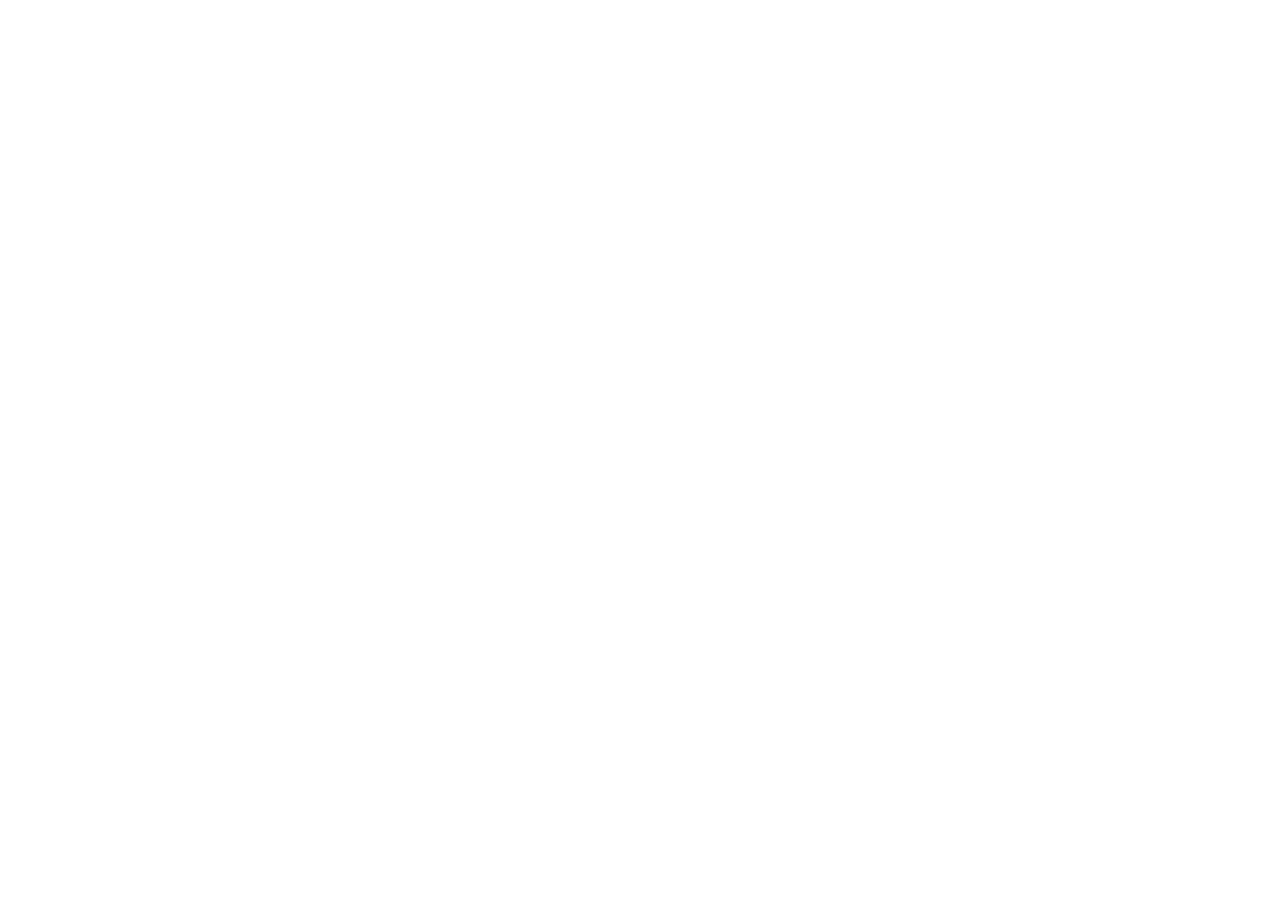
==== index.html @ d631d047 "初始化上传" ====
<!DOCTYPE html>
<html lang="en">
<head>
    <meta charset="UTF-8">
    <meta name="viewport" content="width=device-width, initial-scale=1.0">
    <title>Document</title>
</head>
<body>
    
</body>
</html>
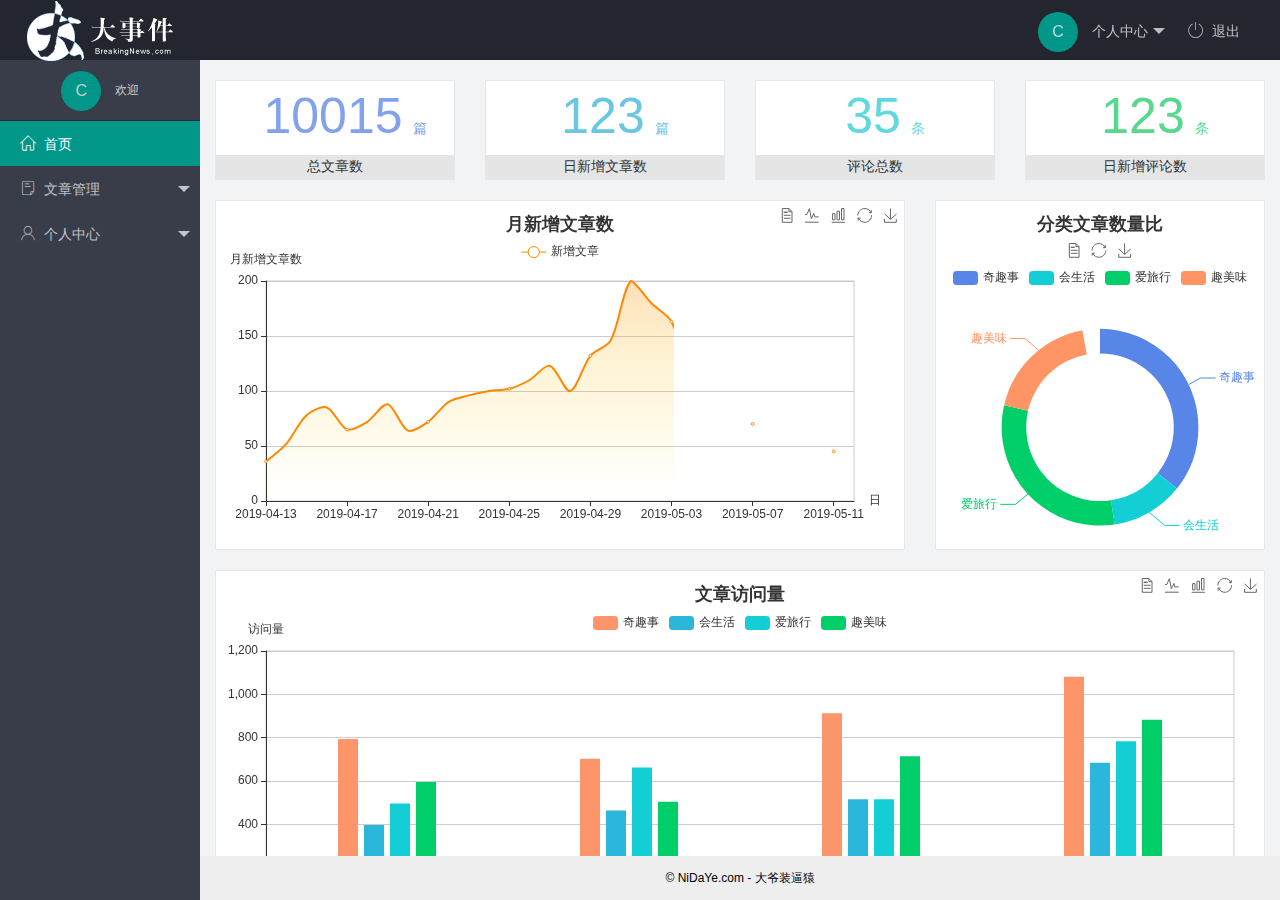
==== commit 37035f46: "提交index分支" ====
--- a/index.html
+++ b/index.html
@@ -1,11 +1,88 @@
 <!DOCTYPE html>
-<html lang="en">
+<html>
+
 <head>
-    <meta charset="UTF-8">
-    <meta name="viewport" content="width=device-width, initial-scale=1.0">
-    <title>Document</title>
+    <meta charset="utf-8">
+    <meta name="viewport" content="width=device-width, initial-scale=1, maximum-scale=1">
+    <title>大事件后台</title>
+    <link rel="stylesheet" href="/assets/lib/layui/css/layui.css">
+    <link rel="stylesheet" href="/assets/fonts/iconfont.css">
+    <link rel="stylesheet" href="/assets/css/index.css">
+    <script src="/assets/lib/jquery.js"></script>
 </head>
-<body>
-    
+
+<body class="layui-layout-body">
+    <div class="layui-layout layui-layout-admin">
+        <div class="layui-header">
+            <div class="layui-logo">
+                <img src="/assets/images/logo.png" alt="">
+            </div>
+            <!-- 头部区域（可配合layui已有的水平导航） -->
+            
+            <ul class="layui-nav layui-layout-right">
+                <li class="layui-nav-item">
+                    <a href="javascript:;">
+                        <img src="http://t.cn/RCzsdCq" class="layui-nav-img">
+                        <span class="text-avatar">C</span>
+                        个人中心
+                    </a>
+                    <dl class="layui-nav-child">
+                        <dd><a href="">基本资料</a></dd>
+                        <dd><a href="">更换头像</a></dd>
+                        <dd><a href="">重置密码</a></dd>
+                    </dl>
+                </li>
+                <li class="layui-nav-item"><a href="javascript:;" id="btnLogout"><span class="iconfont icon-tuichu"></span>退出</a></li>
+            </ul>
+        </div>
+
+        <div class="layui-side layui-bg-black">
+            <div class="layui-side-scroll">
+                <div class="userinfo">
+                    <a href="javascript:;">
+                        <img src="http://t.cn/RCzsdCq" class="layui-nav-img">
+                        <span class="text-avatar">C</span>
+                        <span id="welcome">欢迎</span>
+                    </a>
+                </div>
+                <!-- 左侧导航区域（可配合layui已有的垂直导航） -->
+                <ul class="layui-nav layui-nav-tree" lay-shrink="all">
+                    <li class="layui-nav-item layui-this"><a href="/home/dashboard.html" target="fm"><span class="iconfont icon-home"></span>首页</a></li>
+                    <li class="layui-nav-item">
+                        <a class="" href="javascript:;"><span class="iconfont icon-16"></span>文章管理</a>
+                        <dl class="layui-nav-child">
+                            <dd><a href="javascript:;"><i class="layui-icon layui-icon-app"></i></span>文章类别</a></dd>
+                            <dd><a href="javascript:;"><i class="layui-icon layui-icon-app"></i></span>文章列表</a></dd>
+                            <dd><a href="javascript:;"><i class="layui-icon layui-icon-app"></i></span>发布文章</a></dd>
+                        </dl>
+                    </li>
+                    <li class="layui-nav-item">
+                        <a href="javascript:;"><span class="iconfont icon-user"></span>个人中心</a>
+                        <dl class="layui-nav-child">
+                            <dd><a href="javascript:;"><i class="layui-icon layui-icon-app"></i></span>基本资料</a></dd>
+                            <dd><a href="javascript:;"><i class="layui-icon layui-icon-app"></i></span>更换头像</a></dd>
+                            <dd><a href="javascript:;"><i class="layui-icon layui-icon-app"></i></span>重置密码</a></dd>
+                        </dl>
+                    </li>
+                </ul>
+            </div>
+        </div>
+
+        <div class="layui-body">
+            <!-- 内容主体区域 -->
+            <iframe src="/home/dashboard.html" name="fm" frameborder="0"></iframe>
+        </div>
+
+        <div class="layui-footer">
+            <!-- 底部固定区域 -->
+            © NiDaYe.com - 大爷装逼猿
+        </div>
+    </div>
+
+
+    <script src="/assets/lib/layui/layui.all.js"></script>
+    <script src="/assets/js/baseAPI.js"></script>
+    <script src="/assets/js/index.js"></script>
 </body>
+
 </html>--- a/assets/lib/layui/css/layui.css
+++ b/assets/lib/layui/css/layui.css
@@ -0,0 +1,2 @@
+/** layui-v2.5.5 MIT License By https://www.layui.com */
+ .layui-inline,img{display:inline-block;vertical-align:middle}h1,h2,h3,h4,h5,h6{font-weight:400}.layui-edge,.layui-header,.layui-inline,.layui-main{position:relative}.layui-body,.layui-edge,.layui-elip{overflow:hidden}.layui-btn,.layui-edge,.layui-inline,img{vertical-align:middle}.layui-btn,.layui-disabled,.layui-icon,.layui-unselect{-moz-user-select:none;-webkit-user-select:none;-ms-user-select:none}.layui-elip,.layui-form-checkbox span,.layui-form-pane .layui-form-label{text-overflow:ellipsis;white-space:nowrap}.layui-breadcrumb,.layui-tree-btnGroup{visibility:hidden}blockquote,body,button,dd,div,dl,dt,form,h1,h2,h3,h4,h5,h6,input,li,ol,p,pre,td,textarea,th,ul{margin:0;padding:0;-webkit-tap-highlight-color:rgba(0,0,0,0)}a:active,a:hover{outline:0}img{border:none}li{list-style:none}table{border-collapse:collapse;border-spacing:0}h4,h5,h6{font-size:100%}button,input,optgroup,option,select,textarea{font-family:inherit;font-size:inherit;font-style:inherit;font-weight:inherit;outline:0}pre{white-space:pre-wrap;white-space:-moz-pre-wrap;white-space:-pre-wrap;white-space:-o-pre-wrap;word-wrap:break-word}body{line-height:24px;font:14px Helvetica Neue,Helvetica,PingFang SC,Tahoma,Arial,sans-serif}hr{height:1px;margin:10px 0;border:0;clear:both}a{color:#333;text-decoration:none}a:hover{color:#777}a cite{font-style:normal;*cursor:pointer}.layui-border-box,.layui-border-box *{box-sizing:border-box}.layui-box,.layui-box *{box-sizing:content-box}.layui-clear{clear:both;*zoom:1}.layui-clear:after{content:'\20';clear:both;*zoom:1;display:block;height:0}.layui-inline{*display:inline;*zoom:1}.layui-edge{display:inline-block;width:0;height:0;border-width:6px;border-style:dashed;border-color:transparent}.layui-edge-top{top:-4px;border-bottom-color:#999;border-bottom-style:solid}.layui-edge-right{border-left-color:#999;border-left-style:solid}.layui-edge-bottom{top:2px;border-top-color:#999;border-top-style:solid}.layui-edge-left{border-right-color:#999;border-right-style:solid}.layui-disabled,.layui-disabled:hover{color:#d2d2d2!important;cursor:not-allowed!important}.layui-circle{border-radius:100%}.layui-show{display:block!important}.layui-hide{display:none!important}@font-face{font-family:layui-icon;src:url(../font/iconfont.eot?v=250);src:url(../font/iconfont.eot?v=250#iefix) format('embedded-opentype'),url(../font/iconfont.woff2?v=250) format('woff2'),url(../font/iconfont.woff?v=250) format('woff'),url(../font/iconfont.ttf?v=250) format('truetype'),url(../font/iconfont.svg?v=250#layui-icon) format('svg')}.layui-icon{font-family:layui-icon!important;font-size:16px;font-style:normal;-webkit-font-smoothing:antialiased;-moz-osx-font-smoothing:grayscale}.layui-icon-reply-fill:before{content:"\e611"}.layui-icon-set-fill:before{content:"\e614"}.layui-icon-menu-fill:before{content:"\e60f"}.layui-icon-search:before{content:"\e615"}.layui-icon-share:before{content:"\e641"}.layui-icon-set-sm:before{content:"\e620"}.layui-icon-engine:before{content:"\e628"}.layui-icon-close:before{content:"\1006"}.layui-icon-close-fill:before{content:"\1007"}.layui-icon-chart-screen:before{content:"\e629"}.layui-icon-star:before{content:"\e600"}.layui-icon-circle-dot:before{content:"\e617"}.layui-icon-chat:before{content:"\e606"}.layui-icon-release:before{content:"\e609"}.layui-icon-list:before{content:"\e60a"}.layui-icon-chart:before{content:"\e62c"}.layui-icon-ok-circle:before{content:"\1005"}.layui-icon-layim-theme:before{content:"\e61b"}.layui-icon-table:before{content:"\e62d"}.layui-icon-right:before{content:"\e602"}.layui-icon-left:before{content:"\e603"}.layui-icon-cart-simple:before{content:"\e698"}.layui-icon-face-cry:before{content:"\e69c"}.layui-icon-face-smile:before{content:"\e6af"}.layui-icon-survey:before{content:"\e6b2"}.layui-icon-tree:before{content:"\e62e"}.layui-icon-upload-circle:before{content:"\e62f"}.layui-icon-add-circle:before{content:"\e61f"}.layui-icon-download-circle:before{content:"\e601"}.layui-icon-templeate-1:before{content:"\e630"}.layui-icon-util:before{content:"\e631"}.layui-icon-face-surprised:before{content:"\e664"}.layui-icon-edit:before{content:"\e642"}.layui-icon-speaker:before{content:"\e645"}.layui-icon-down:before{content:"\e61a"}.layui-icon-file:before{content:"\e621"}.layui-icon-layouts:before{content:"\e632"}.layui-icon-rate-half:before{content:"\e6c9"}.layui-icon-add-circle-fine:before{content:"\e608"}.layui-icon-prev-circle:before{content:"\e633"}.layui-icon-read:before{content:"\e705"}.layui-icon-404:before{content:"\e61c"}.layui-icon-carousel:before{content:"\e634"}.layui-icon-help:before{content:"\e607"}.layui-icon-code-circle:before{content:"\e635"}.layui-icon-water:before{content:"\e636"}.layui-icon-username:before{content:"\e66f"}.layui-icon-find-fill:before{content:"\e670"}.layui-icon-about:before{content:"\e60b"}.layui-icon-location:before{content:"\e715"}.layui-icon-up:before{content:"\e619"}.layui-icon-pause:before{content:"\e651"}.layui-icon-date:before{content:"\e637"}.layui-icon-layim-uploadfile:before{content:"\e61d"}.layui-icon-delete:before{content:"\e640"}.layui-icon-play:before{content:"\e652"}.layui-icon-top:before{content:"\e604"}.layui-icon-friends:before{content:"\e612"}.layui-icon-refresh-3:before{content:"\e9aa"}.layui-icon-ok:before{content:"\e605"}.layui-icon-layer:before{content:"\e638"}.layui-icon-face-smile-fine:before{content:"\e60c"}.layui-icon-dollar:before{content:"\e659"}.layui-icon-group:before{content:"\e613"}.layui-icon-layim-download:before{content:"\e61e"}.layui-icon-picture-fine:before{content:"\e60d"}.layui-icon-link:before{content:"\e64c"}.layui-icon-diamond:before{content:"\e735"}.layui-icon-log:before{content:"\e60e"}.layui-icon-rate-solid:before{content:"\e67a"}.layui-icon-fonts-del:before{content:"\e64f"}.layui-icon-unlink:before{content:"\e64d"}.layui-icon-fonts-clear:before{content:"\e639"}.layui-icon-triangle-r:before{content:"\e623"}.layui-icon-circle:before{content:"\e63f"}.layui-icon-radio:before{content:"\e643"}.layui-icon-align-center:before{content:"\e647"}.layui-icon-align-right:before{content:"\e648"}.layui-icon-align-left:before{content:"\e649"}.layui-icon-loading-1:before{content:"\e63e"}.layui-icon-return:before{content:"\e65c"}.layui-icon-fonts-strong:before{content:"\e62b"}.layui-icon-upload:before{content:"\e67c"}.layui-icon-dialogue:before{content:"\e63a"}.layui-icon-video:before{content:"\e6ed"}.layui-icon-headset:before{content:"\e6fc"}.layui-icon-cellphone-fine:before{content:"\e63b"}.layui-icon-add-1:before{content:"\e654"}.layui-icon-face-smile-b:before{content:"\e650"}.layui-icon-fonts-html:before{content:"\e64b"}.layui-icon-form:before{content:"\e63c"}.layui-icon-cart:before{content:"\e657"}.layui-icon-camera-fill:before{content:"\e65d"}.layui-icon-tabs:before{content:"\e62a"}.layui-icon-fonts-code:before{content:"\e64e"}.layui-icon-fire:before{content:"\e756"}.layui-icon-set:before{content:"\e716"}.layui-icon-fonts-u:before{content:"\e646"}.layui-icon-triangle-d:before{content:"\e625"}.layui-icon-tips:before{content:"\e702"}.layui-icon-picture:before{content:"\e64a"}.layui-icon-more-vertical:before{content:"\e671"}.layui-icon-flag:before{content:"\e66c"}.layui-icon-loading:before{content:"\e63d"}.layui-icon-fonts-i:before{content:"\e644"}.layui-icon-refresh-1:before{content:"\e666"}.layui-icon-rmb:before{content:"\e65e"}.layui-icon-home:before{content:"\e68e"}.layui-icon-user:before{content:"\e770"}.layui-icon-notice:before{content:"\e667"}.layui-icon-login-weibo:before{content:"\e675"}.layui-icon-voice:before{content:"\e688"}.layui-icon-upload-drag:before{content:"\e681"}.layui-icon-login-qq:before{content:"\e676"}.layui-icon-snowflake:before{content:"\e6b1"}.layui-icon-file-b:before{content:"\e655"}.layui-icon-template:before{content:"\e663"}.layui-icon-auz:before{content:"\e672"}.layui-icon-console:before{content:"\e665"}.layui-icon-app:before{content:"\e653"}.layui-icon-prev:before{content:"\e65a"}.layui-icon-website:before{content:"\e7ae"}.layui-icon-next:before{content:"\e65b"}.layui-icon-component:before{content:"\e857"}.layui-icon-more:before{content:"\e65f"}.layui-icon-login-wechat:before{content:"\e677"}.layui-icon-shrink-right:before{content:"\e668"}.layui-icon-spread-left:before{content:"\e66b"}.layui-icon-camera:before{content:"\e660"}.layui-icon-note:before{content:"\e66e"}.layui-icon-refresh:before{content:"\e669"}.layui-icon-female:before{content:"\e661"}.layui-icon-male:before{content:"\e662"}.layui-icon-password:before{content:"\e673"}.layui-icon-senior:before{content:"\e674"}.layui-icon-theme:before{content:"\e66a"}.layui-icon-tread:before{content:"\e6c5"}.layui-icon-praise:before{content:"\e6c6"}.layui-icon-star-fill:before{content:"\e658"}.layui-icon-rate:before{content:"\e67b"}.layui-icon-template-1:before{content:"\e656"}.layui-icon-vercode:before{content:"\e679"}.layui-icon-cellphone:before{content:"\e678"}.layui-icon-screen-full:before{content:"\e622"}.layui-icon-screen-restore:before{content:"\e758"}.layui-icon-cols:before{content:"\e610"}.layui-icon-export:before{content:"\e67d"}.layui-icon-print:before{content:"\e66d"}.layui-icon-slider:before{content:"\e714"}.layui-icon-addition:before{content:"\e624"}.layui-icon-subtraction:before{content:"\e67e"}.layui-icon-service:before{content:"\e626"}.layui-icon-transfer:before{content:"\e691"}.layui-main{width:1140px;margin:0 auto}.layui-header{z-index:1000;height:60px}.layui-header a:hover{transition:all .5s;-webkit-transition:all .5s}.layui-side{position:fixed;left:0;top:0;bottom:0;z-index:999;width:200px;overflow-x:hidden}.layui-side-scroll{position:relative;width:220px;height:100%;overflow-x:hidden}.layui-body{position:absolute;left:200px;right:0;top:0;bottom:0;z-index:998;width:auto;overflow-y:auto;box-sizing:border-box}.layui-layout-body{overflow:hidden}.layui-layout-admin .layui-header{background-color:#23262E}.layui-layout-admin .layui-side{top:60px;width:200px;overflow-x:hidden}.layui-layout-admin .layui-body{position:fixed;top:60px;bottom:44px}.layui-layout-admin .layui-main{width:auto;margin:0 15px}.layui-layout-admin .layui-footer{position:fixed;left:200px;right:0;bottom:0;height:44px;line-height:44px;padding:0 15px;background-color:#eee}.layui-layout-admin .layui-logo{position:absolute;left:0;top:0;width:200px;height:100%;line-height:60px;text-align:center;color:#009688;font-size:16px}.layui-layout-admin .layui-header .layui-nav{background:0 0}.layui-layout-left{position:absolute!important;left:200px;top:0}.layui-layout-right{position:absolute!important;right:0;top:0}.layui-container{position:relative;margin:0 auto;padding:0 15px;box-sizing:border-box}.layui-fluid{position:relative;margin:0 auto;padding:0 15px}.layui-row:after,.layui-row:before{content:'';display:block;clear:both}.layui-col-lg1,.layui-col-lg10,.layui-col-lg11,.layui-col-lg12,.layui-col-lg2,.layui-col-lg3,.layui-col-lg4,.layui-col-lg5,.layui-col-lg6,.layui-col-lg7,.layui-col-lg8,.layui-col-lg9,.layui-col-md1,.layui-col-md10,.layui-col-md11,.layui-col-md12,.layui-col-md2,.layui-col-md3,.layui-col-md4,.layui-col-md5,.layui-col-md6,.layui-col-md7,.layui-col-md8,.layui-col-md9,.layui-col-sm1,.layui-col-sm10,.layui-col-sm11,.layui-col-sm12,.layui-col-sm2,.layui-col-sm3,.layui-col-sm4,.layui-col-sm5,.layui-col-sm6,.layui-col-sm7,.layui-col-sm8,.layui-col-sm9,.layui-col-xs1,.layui-col-xs10,.layui-col-xs11,.layui-col-xs12,.layui-col-xs2,.layui-col-xs3,.layui-col-xs4,.layui-col-xs5,.layui-col-xs6,.layui-col-xs7,.layui-col-xs8,.layui-col-xs9{position:relative;display:block;box-sizing:border-box}.layui-col-xs1,.layui-col-xs10,.layui-col-xs11,.layui-col-xs12,.layui-col-xs2,.layui-col-xs3,.layui-col-xs4,.layui-col-xs5,.layui-col-xs6,.layui-col-xs7,.layui-col-xs8,.layui-col-xs9{float:left}.layui-col-xs1{width:8.33333333%}.layui-col-xs2{width:16.66666667%}.layui-col-xs3{width:25%}.layui-col-xs4{width:33.33333333%}.layui-col-xs5{width:41.66666667%}.layui-col-xs6{width:50%}.layui-col-xs7{width:58.33333333%}.layui-col-xs8{width:66.66666667%}.layui-col-xs9{width:75%}.layui-col-xs10{width:83.33333333%}.layui-col-xs11{width:91.66666667%}.layui-col-xs12{width:100%}.layui-col-xs-offset1{margin-left:8.33333333%}.layui-col-xs-offset2{margin-left:16.66666667%}.layui-col-xs-offset3{margin-left:25%}.layui-col-xs-offset4{margin-left:33.33333333%}.layui-col-xs-offset5{margin-left:41.66666667%}.layui-col-xs-offset6{margin-left:50%}.layui-col-xs-offset7{margin-left:58.33333333%}.layui-col-xs-offset8{margin-left:66.66666667%}.layui-col-xs-offset9{margin-left:75%}.layui-col-xs-offset10{margin-left:83.33333333%}.layui-col-xs-offset11{margin-left:91.66666667%}.layui-col-xs-offset12{margin-left:100%}@media screen and (max-width:768px){.layui-hide-xs{display:none!important}.layui-show-xs-block{display:block!important}.layui-show-xs-inline{display:inline!important}.layui-show-xs-inline-block{display:inline-block!important}}@media screen and (min-width:768px){.layui-container{width:750px}.layui-hide-sm{display:none!important}.layui-show-sm-block{display:block!important}.layui-show-sm-inline{display:inline!important}.layui-show-sm-inline-block{display:inline-block!important}.layui-col-sm1,.layui-col-sm10,.layui-col-sm11,.layui-col-sm12,.layui-col-sm2,.layui-col-sm3,.layui-col-sm4,.layui-col-sm5,.layui-col-sm6,.layui-col-sm7,.layui-col-sm8,.layui-col-sm9{float:left}.layui-col-sm1{width:8.33333333%}.layui-col-sm2{width:16.66666667%}.layui-col-sm3{width:25%}.layui-col-sm4{width:33.33333333%}.layui-col-sm5{width:41.66666667%}.layui-col-sm6{width:50%}.layui-col-sm7{width:58.33333333%}.layui-col-sm8{width:66.66666667%}.layui-col-sm9{width:75%}.layui-col-sm10{width:83.33333333%}.layui-col-sm11{width:91.66666667%}.layui-col-sm12{width:100%}.layui-col-sm-offset1{margin-left:8.33333333%}.layui-col-sm-offset2{margin-left:16.66666667%}.layui-col-sm-offset3{margin-left:25%}.layui-col-sm-offset4{margin-left:33.33333333%}.layui-col-sm-offset5{margin-left:41.66666667%}.layui-col-sm-offset6{margin-left:50%}.layui-col-sm-offset7{margin-left:58.33333333%}.layui-col-sm-offset8{margin-left:66.66666667%}.layui-col-sm-offset9{margin-left:75%}.layui-col-sm-offset10{margin-left:83.33333333%}.layui-col-sm-offset11{margin-left:91.66666667%}.layui-col-sm-offset12{margin-left:100%}}@media screen and (min-width:992px){.layui-container{width:970px}.layui-hide-md{display:none!important}.layui-show-md-block{display:block!important}.layui-show-md-inline{display:inline!important}.layui-show-md-inline-block{display:inline-block!important}.layui-col-md1,.layui-col-md10,.layui-col-md11,.layui-col-md12,.layui-col-md2,.layui-col-md3,.layui-col-md4,.layui-col-md5,.layui-col-md6,.layui-col-md7,.layui-col-md8,.layui-col-md9{float:left}.layui-col-md1{width:8.33333333%}.layui-col-md2{width:16.66666667%}.layui-col-md3{width:25%}.layui-col-md4{width:33.33333333%}.layui-col-md5{width:41.66666667%}.layui-col-md6{width:50%}.layui-col-md7{width:58.33333333%}.layui-col-md8{width:66.66666667%}.layui-col-md9{width:75%}.layui-col-md10{width:83.33333333%}.layui-col-md11{width:91.66666667%}.layui-col-md12{width:100%}.layui-col-md-offset1{margin-left:8.33333333%}.layui-col-md-offset2{margin-left:16.66666667%}.layui-col-md-offset3{margin-left:25%}.layui-col-md-offset4{margin-left:33.33333333%}.layui-col-md-offset5{margin-left:41.66666667%}.layui-col-md-offset6{margin-left:50%}.layui-col-md-offset7{margin-left:58.33333333%}.layui-col-md-offset8{margin-left:66.66666667%}.layui-col-md-offset9{margin-left:75%}.layui-col-md-offset10{margin-left:83.33333333%}.layui-col-md-offset11{margin-left:91.66666667%}.layui-col-md-offset12{margin-left:100%}}@media screen and (min-width:1200px){.layui-container{width:1170px}.layui-hide-lg{display:none!important}.layui-show-lg-block{display:block!important}.layui-show-lg-inline{display:inline!important}.layui-show-lg-inline-block{display:inline-block!important}.layui-col-lg1,.layui-col-lg10,.layui-col-lg11,.layui-col-lg12,.layui-col-lg2,.layui-col-lg3,.layui-col-lg4,.layui-col-lg5,.layui-col-lg6,.layui-col-lg7,.layui-col-lg8,.layui-col-lg9{float:left}.layui-col-lg1{width:8.33333333%}.layui-col-lg2{width:16.66666667%}.layui-col-lg3{width:25%}.layui-col-lg4{width:33.33333333%}.layui-col-lg5{width:41.66666667%}.layui-col-lg6{width:50%}.layui-col-lg7{width:58.33333333%}.layui-col-lg8{width:66.66666667%}.layui-col-lg9{width:75%}.layui-col-lg10{width:83.33333333%}.layui-col-lg11{width:91.66666667%}.layui-col-lg12{width:100%}.layui-col-lg-offset1{margin-left:8.33333333%}.layui-col-lg-offset2{margin-left:16.66666667%}.layui-col-lg-offset3{margin-left:25%}.layui-col-lg-offset4{margin-left:33.33333333%}.layui-col-lg-offset5{margin-left:41.66666667%}.layui-col-lg-offset6{margin-left:50%}.layui-col-lg-offset7{margin-left:58.33333333%}.layui-col-lg-offset8{margin-left:66.66666667%}.layui-col-lg-offset9{margin-left:75%}.layui-col-lg-offset10{margin-left:83.33333333%}.layui-col-lg-offset11{margin-left:91.66666667%}.layui-col-lg-offset12{margin-left:100%}}.layui-col-space1{margin:-.5px}.layui-col-space1>*{padding:.5px}.layui-col-space3{margin:-1.5px}.layui-col-space3>*{padding:1.5px}.layui-col-space5{margin:-2.5px}.layui-col-space5>*{padding:2.5px}.layui-col-space8{margin:-3.5px}.layui-col-space8>*{padding:3.5px}.layui-col-space10{margin:-5px}.layui-col-space10>*{padding:5px}.layui-col-space12{margin:-6px}.layui-col-space12>*{padding:6px}.layui-col-space15{margin:-7.5px}.layui-col-space15>*{padding:7.5px}.layui-col-space18{margin:-9px}.layui-col-space18>*{padding:9px}.layui-col-space20{margin:-10px}.layui-col-space20>*{padding:10px}.layui-col-space22{margin:-11px}.layui-col-space22>*{padding:11px}.layui-col-space25{margin:-12.5px}.layui-col-space25>*{padding:12.5px}.layui-col-space30{margin:-15px}.layui-col-space30>*{padding:15px}.layui-btn,.layui-input,.layui-select,.layui-textarea,.layui-upload-button{outline:0;-webkit-appearance:none;transition:all .3s;-webkit-transition:all .3s;box-sizing:border-box}.layui-elem-quote{margin-bottom:10px;padding:15px;line-height:22px;border-left:5px solid #009688;border-radius:0 2px 2px 0;background-color:#f2f2f2}.layui-quote-nm{border-style:solid;border-width:1px 1px 1px 5px;background:0 0}.layui-elem-field{margin-bottom:10px;padding:0;border-width:1px;border-style:solid}.layui-elem-field legend{margin-left:20px;padding:0 10px;font-size:20px;font-weight:300}.layui-field-title{margin:10px 0 20px;border-width:1px 0 0}.layui-field-box{padding:10px 15px}.layui-field-title .layui-field-box{padding:10px 0}.layui-progress{position:relative;height:6px;border-radius:20px;background-color:#e2e2e2}.layui-progress-bar{position:absolute;left:0;top:0;width:0;max-width:100%;height:6px;border-radius:20px;text-align:right;background-color:#5FB878;transition:all .3s;-webkit-transition:all .3s}.layui-progress-big,.layui-progress-big .layui-progress-bar{height:18px;line-height:18px}.layui-progress-text{position:relative;top:-20px;line-height:18px;font-size:12px;color:#666}.layui-progress-big .layui-progress-text{position:static;padding:0 10px;color:#fff}.layui-collapse{border-width:1px;border-style:solid;border-radius:2px}.layui-colla-content,.layui-colla-item{border-top-width:1px;border-top-style:solid}.layui-colla-item:first-child{border-top:none}.layui-colla-title{position:relative;height:42px;line-height:42px;padding:0 15px 0 35px;color:#333;background-color:#f2f2f2;cursor:pointer;font-size:14px;overflow:hidden}.layui-colla-content{display:none;padding:10px 15px;line-height:22px;color:#666}.layui-colla-icon{position:absolute;left:15px;top:0;font-size:14px}.layui-card{margin-bottom:15px;border-radius:2px;background-color:#fff;box-shadow:0 1px 2px 0 rgba(0,0,0,.05)}.layui-card:last-child{margin-bottom:0}.layui-card-header{position:relative;height:42px;line-height:42px;padding:0 15px;border-bottom:1px solid #f6f6f6;color:#333;border-radius:2px 2px 0 0;font-size:14px}.layui-bg-black,.layui-bg-blue,.layui-bg-cyan,.layui-bg-green,.layui-bg-orange,.layui-bg-red{color:#fff!important}.layui-card-body{position:relative;padding:10px 15px;line-height:24px}.layui-card-body[pad15]{padding:15px}.layui-card-body[pad20]{padding:20px}.layui-card-body .layui-table{margin:5px 0}.layui-card .layui-tab{margin:0}.layui-panel-window{position:relative;padding:15px;border-radius:0;border-top:5px solid #E6E6E6;background-color:#fff}.layui-auxiliar-moving{position:fixed;left:0;right:0;top:0;bottom:0;width:100%;height:100%;background:0 0;z-index:9999999999}.layui-form-label,.layui-form-mid,.layui-form-select,.layui-input-block,.layui-input-inline,.layui-textarea{position:relative}.layui-bg-red{background-color:#FF5722!important}.layui-bg-orange{background-color:#FFB800!important}.layui-bg-green{background-color:#009688!important}.layui-bg-cyan{background-color:#2F4056!important}.layui-bg-blue{background-color:#1E9FFF!important}.layui-bg-black{background-color:#393D49!important}.layui-bg-gray{background-color:#eee!important;color:#666!important}.layui-badge-rim,.layui-colla-content,.layui-colla-item,.layui-collapse,.layui-elem-field,.layui-form-pane .layui-form-item[pane],.layui-form-pane .layui-form-label,.layui-input,.layui-layedit,.layui-layedit-tool,.layui-quote-nm,.layui-select,.layui-tab-bar,.layui-tab-card,.layui-tab-title,.layui-tab-title .layui-this:after,.layui-textarea{border-color:#e6e6e6}.layui-timeline-item:before,hr{background-color:#e6e6e6}.layui-text{line-height:22px;font-size:14px;color:#666}.layui-text h1,.layui-text h2,.layui-text h3{font-weight:500;color:#333}.layui-text h1{font-size:30px}.layui-text h2{font-size:24px}.layui-text h3{font-size:18px}.layui-text a:not(.layui-btn){color:#01AAED}.layui-text a:not(.layui-btn):hover{text-decoration:underline}.layui-text ul{padding:5px 0 5px 15px}.layui-text ul li{margin-top:5px;list-style-type:disc}.layui-text em,.layui-word-aux{color:#999!important;padding:0 5px!important}.layui-btn{display:inline-block;height:38px;line-height:38px;padding:0 18px;background-color:#009688;color:#fff;white-space:nowrap;text-align:center;font-size:14px;border:none;border-radius:2px;cursor:pointer}.layui-btn:hover{opacity:.8;filter:alpha(opacity=80);color:#fff}.layui-btn:active{opacity:1;filter:alpha(opacity=100)}.layui-btn+.layui-btn{margin-left:10px}.layui-btn-container{font-size:0}.layui-btn-container .layui-btn{margin-right:10px;margin-bottom:10px}.layui-btn-container .layui-btn+.layui-btn{margin-left:0}.layui-table .layui-btn-container .layui-btn{margin-bottom:9px}.layui-btn-radius{border-radius:100px}.layui-btn .layui-icon{margin-right:3px;font-size:18px;vertical-align:bottom;vertical-align:middle\9}.layui-btn-primary{border:1px solid #C9C9C9;background-color:#fff;color:#555}.layui-btn-primary:hover{border-color:#009688;color:#333}.layui-btn-normal{background-color:#1E9FFF}.layui-btn-warm{background-color:#FFB800}.layui-btn-danger{background-color:#FF5722}.layui-btn-checked{background-color:#5FB878}.layui-btn-disabled,.layui-btn-disabled:active,.layui-btn-disabled:hover{border:1px solid #e6e6e6;background-color:#FBFBFB;color:#C9C9C9;cursor:not-allowed;opacity:1}.layui-btn-lg{height:44px;line-height:44px;padding:0 25px;font-size:16px}.layui-btn-sm{height:30px;line-height:30px;padding:0 10px;font-size:12px}.layui-btn-sm i{font-size:16px!important}.layui-btn-xs{height:22px;line-height:22px;padding:0 5px;font-size:12px}.layui-btn-xs i{font-size:14px!important}.layui-btn-group{display:inline-block;vertical-align:middle;font-size:0}.layui-btn-group .layui-btn{margin-left:0!important;margin-right:0!important;border-left:1px solid rgba(255,255,255,.5);border-radius:0}.layui-btn-group .layui-btn-primary{border-left:none}.layui-btn-group .layui-btn-primary:hover{border-color:#C9C9C9;color:#009688}.layui-btn-group .layui-btn:first-child{border-left:none;border-radius:2px 0 0 2px}.layui-btn-group .layui-btn-primary:first-child{border-left:1px solid #c9c9c9}.layui-btn-group .layui-btn:last-child{border-radius:0 2px 2px 0}.layui-btn-group .layui-btn+.layui-btn{margin-left:0}.layui-btn-group+.layui-btn-group{margin-left:10px}.layui-btn-fluid{width:100%}.layui-input,.layui-select,.layui-textarea{height:38px;line-height:1.3;line-height:38px\9;border-width:1px;border-style:solid;background-color:#fff;border-radius:2px}.layui-input::-webkit-input-placeholder,.layui-select::-webkit-input-placeholder,.layui-textarea::-webkit-input-placeholder{line-height:1.3}.layui-input,.layui-textarea{display:block;width:100%;padding-left:10px}.layui-input:hover,.layui-textarea:hover{border-color:#D2D2D2!important}.layui-input:focus,.layui-textarea:focus{border-color:#C9C9C9!important}.layui-textarea{min-height:100px;height:auto;line-height:20px;padding:6px 10px;resize:vertical}.layui-select{padding:0 10px}.layui-form input[type=checkbox],.layui-form input[type=radio],.layui-form select{display:none}.layui-form [lay-ignore]{display:initial}.layui-form-item{margin-bottom:15px;clear:both;*zoom:1}.layui-form-item:after{content:'\20';clear:both;*zoom:1;display:block;height:0}.layui-form-label{float:left;display:block;padding:9px 15px;width:80px;font-weight:400;line-height:20px;text-align:right}.layui-form-label-col{display:block;float:none;padding:9px 0;line-height:20px;text-align:left}.layui-form-item .layui-inline{margin-bottom:5px;margin-right:10px}.layui-input-block{margin-left:110px;min-height:36px}.layui-input-inline{display:inline-block;vertical-align:middle}.layui-form-item .layui-input-inline{float:left;width:190px;margin-right:10px}.layui-form-text .layui-input-inline{width:auto}.layui-form-mid{float:left;display:block;padding:9px 0!important;line-height:20px;margin-right:10px}.layui-form-danger+.layui-form-select .layui-input,.layui-form-danger:focus{border-color:#FF5722!important}.layui-form-select .layui-input{padding-right:30px;cursor:pointer}.layui-form-select .layui-edge{position:absolute;right:10px;top:50%;margin-top:-3px;cursor:pointer;border-width:6px;border-top-color:#c2c2c2;border-top-style:solid;transition:all .3s;-webkit-transition:all .3s}.layui-form-select dl{display:none;position:absolute;left:0;top:42px;padding:5px 0;z-index:899;min-width:100%;border:1px solid #d2d2d2;max-height:300px;overflow-y:auto;background-color:#fff;border-radius:2px;box-shadow:0 2px 4px rgba(0,0,0,.12);box-sizing:border-box}.layui-form-select dl dd,.layui-form-select dl dt{padding:0 10px;line-height:36px;white-space:nowrap;overflow:hidden;text-overflow:ellipsis}.layui-form-select dl dt{font-size:12px;color:#999}.layui-form-select dl dd{cursor:pointer}.layui-form-select dl dd:hover{background-color:#f2f2f2;-webkit-transition:.5s all;transition:.5s all}.layui-form-select .layui-select-group dd{padding-left:20px}.layui-form-select dl dd.layui-select-tips{padding-left:10px!important;color:#999}.layui-form-select dl dd.layui-this{background-color:#5FB878;color:#fff}.layui-form-checkbox,.layui-form-select dl dd.layui-disabled{background-color:#fff}.layui-form-selected dl{display:block}.layui-form-checkbox,.layui-form-checkbox *,.layui-form-switch{display:inline-block;vertical-align:middle}.layui-form-selected .layui-edge{margin-top:-9px;-webkit-transform:rotate(180deg);transform:rotate(180deg);margin-top:-3px\9}:root .layui-form-selected .layui-edge{margin-top:-9px\0/IE9}.layui-form-selectup dl{top:auto;bottom:42px}.layui-select-none{margin:5px 0;text-align:center;color:#999}.layui-select-disabled .layui-disabled{border-color:#eee!important}.layui-select-disabled .layui-edge{border-top-color:#d2d2d2}.layui-form-checkbox{position:relative;height:30px;line-height:30px;margin-right:10px;padding-right:30px;cursor:pointer;font-size:0;-webkit-transition:.1s linear;transition:.1s linear;box-sizing:border-box}.layui-form-checkbox span{padding:0 10px;height:100%;font-size:14px;border-radius:2px 0 0 2px;background-color:#d2d2d2;color:#fff;overflow:hidden}.layui-form-checkbox:hover span{background-color:#c2c2c2}.layui-form-checkbox i{position:absolute;right:0;top:0;width:30px;height:28px;border:1px solid #d2d2d2;border-left:none;border-radius:0 2px 2px 0;color:#fff;font-size:20px;text-align:center}.layui-form-checkbox:hover i{border-color:#c2c2c2;color:#c2c2c2}.layui-form-checked,.layui-form-checked:hover{border-color:#5FB878}.layui-form-checked span,.layui-form-checked:hover span{background-color:#5FB878}.layui-form-checked i,.layui-form-checked:hover i{color:#5FB878}.layui-form-item .layui-form-checkbox{margin-top:4px}.layui-form-checkbox[lay-skin=primary]{height:auto!important;line-height:normal!important;min-width:18px;min-height:18px;border:none!important;margin-right:0;padding-left:28px;padding-right:0;background:0 0}.layui-form-checkbox[lay-skin=primary] span{padding-left:0;padding-right:15px;line-height:18px;background:0 0;color:#666}.layui-form-checkbox[lay-skin=primary] i{right:auto;left:0;width:16px;height:16px;line-height:16px;border:1px solid #d2d2d2;font-size:12px;border-radius:2px;background-color:#fff;-webkit-transition:.1s linear;transition:.1s linear}.layui-form-checkbox[lay-skin=primary]:hover i{border-color:#5FB878;color:#fff}.layui-form-checked[lay-skin=primary] i{border-color:#5FB878!important;background-color:#5FB878;color:#fff}.layui-checkbox-disbaled[lay-skin=primary] span{background:0 0!important;color:#c2c2c2}.layui-checkbox-disbaled[lay-skin=primary]:hover i{border-color:#d2d2d2}.layui-form-item .layui-form-checkbox[lay-skin=primary]{margin-top:10px}.layui-form-switch{position:relative;height:22px;line-height:22px;min-width:35px;padding:0 5px;margin-top:8px;border:1px solid #d2d2d2;border-radius:20px;cursor:pointer;background-color:#fff;-webkit-transition:.1s linear;transition:.1s linear}.layui-form-switch i{position:absolute;left:5px;top:3px;width:16px;height:16px;border-radius:20px;background-color:#d2d2d2;-webkit-transition:.1s linear;transition:.1s linear}.layui-form-switch em{position:relative;top:0;width:25px;margin-left:21px;padding:0!important;text-align:center!important;color:#999!important;font-style:normal!important;font-size:12px}.layui-form-onswitch{border-color:#5FB878;background-color:#5FB878}.layui-checkbox-disbaled,.layui-checkbox-disbaled i{border-color:#e2e2e2!important}.layui-form-onswitch i{left:100%;margin-left:-21px;background-color:#fff}.layui-form-onswitch em{margin-left:5px;margin-right:21px;color:#fff!important}.layui-checkbox-disbaled span{background-color:#e2e2e2!important}.layui-checkbox-disbaled:hover i{color:#fff!important}[lay-radio]{display:none}.layui-form-radio,.layui-form-radio *{display:inline-block;vertical-align:middle}.layui-form-radio{line-height:28px;margin:6px 10px 0 0;padding-right:10px;cursor:pointer;font-size:0}.layui-form-radio *{font-size:14px}.layui-form-radio>i{margin-right:8px;font-size:22px;color:#c2c2c2}.layui-form-radio>i:hover,.layui-form-radioed>i{color:#5FB878}.layui-radio-disbaled>i{color:#e2e2e2!important}.layui-form-pane .layui-form-label{width:110px;padding:8px 15px;height:38px;line-height:20px;border-width:1px;border-style:solid;border-radius:2px 0 0 2px;text-align:center;background-color:#FBFBFB;overflow:hidden;box-sizing:border-box}.layui-form-pane .layui-input-inline{margin-left:-1px}.layui-form-pane .layui-input-block{margin-left:110px;left:-1px}.layui-form-pane .layui-input{border-radius:0 2px 2px 0}.layui-form-pane .layui-form-text .layui-form-label{float:none;width:100%;border-radius:2px;box-sizing:border-box;text-align:left}.layui-form-pane .layui-form-text .layui-input-inline{display:block;margin:0;top:-1px;clear:both}.layui-form-pane .layui-form-text .layui-input-block{margin:0;left:0;top:-1px}.layui-form-pane .layui-form-text .layui-textarea{min-height:100px;border-radius:0 0 2px 2px}.layui-form-pane .layui-form-checkbox{margin:4px 0 4px 10px}.layui-form-pane .layui-form-radio,.layui-form-pane .layui-form-switch{margin-top:6px;margin-left:10px}.layui-form-pane .layui-form-item[pane]{position:relative;border-width:1px;border-style:solid}.layui-form-pane .layui-form-item[pane] .layui-form-label{position:absolute;left:0;top:0;height:100%;border-width:0 1px 0 0}.layui-form-pane .layui-form-item[pane] .layui-input-inline{margin-left:110px}@media screen and (max-width:450px){.layui-form-item .layui-form-label{text-overflow:ellipsis;overflow:hidden;white-space:nowrap}.layui-form-item .layui-inline{display:block;margin-right:0;margin-bottom:20px;clear:both}.layui-form-item .layui-inline:after{content:'\20';clear:both;display:block;height:0}.layui-form-item .layui-input-inline{display:block;float:none;left:-3px;width:auto;margin:0 0 10px 112px}.layui-form-item .layui-input-inline+.layui-form-mid{margin-left:110px;top:-5px;padding:0}.layui-form-item .layui-form-checkbox{margin-right:5px;margin-bottom:5px}}.layui-layedit{border-width:1px;border-style:solid;border-radius:2px}.layui-layedit-tool{padding:3px 5px;border-bottom-width:1px;border-bottom-style:solid;font-size:0}.layedit-tool-fixed{position:fixed;top:0;border-top:1px solid #e2e2e2}.layui-layedit-tool .layedit-tool-mid,.layui-layedit-tool .layui-icon{display:inline-block;vertical-align:middle;text-align:center;font-size:14px}.layui-layedit-tool .layui-icon{position:relative;width:32px;height:30px;line-height:30px;margin:3px 5px;color:#777;cursor:pointer;border-radius:2px}.layui-layedit-tool .layui-icon:hover{color:#393D49}.layui-layedit-tool .layui-icon:active{color:#000}.layui-layedit-tool .layedit-tool-active{background-color:#e2e2e2;color:#000}.layui-layedit-tool .layui-disabled,.layui-layedit-tool .layui-disabled:hover{color:#d2d2d2;cursor:not-allowed}.layui-layedit-tool .layedit-tool-mid{width:1px;height:18px;margin:0 10px;background-color:#d2d2d2}.layedit-tool-html{width:50px!important;font-size:30px!important}.layedit-tool-b,.layedit-tool-code,.layedit-tool-help{font-size:16px!important}.layedit-tool-d,.layedit-tool-face,.layedit-tool-image,.layedit-tool-unlink{font-size:18px!important}.layedit-tool-image input{position:absolute;font-size:0;left:0;top:0;width:100%;height:100%;opacity:.01;filter:Alpha(opacity=1);cursor:pointer}.layui-layedit-iframe iframe{display:block;width:100%}#LAY_layedit_code{overflow:hidden}.layui-laypage{display:inline-block;*display:inline;*zoom:1;vertical-align:middle;margin:10px 0;font-size:0}.layui-laypage>a:first-child,.layui-laypage>a:first-child em{border-radius:2px 0 0 2px}.layui-laypage>a:last-child,.layui-laypage>a:last-child em{border-radius:0 2px 2px 0}.layui-laypage>:first-child{margin-left:0!important}.layui-laypage>:last-child{margin-right:0!important}.layui-laypage a,.layui-laypage button,.layui-laypage input,.layui-laypage select,.layui-laypage span{border:1px solid #e2e2e2}.layui-laypage a,.layui-laypage span{display:inline-block;*display:inline;*zoom:1;vertical-align:middle;padding:0 15px;height:28px;line-height:28px;margin:0 -1px 5px 0;background-color:#fff;color:#333;font-size:12px}.layui-flow-more a *,.layui-laypage input,.layui-table-view select[lay-ignore]{display:inline-block}.layui-laypage a:hover{color:#009688}.layui-laypage em{font-style:normal}.layui-laypage .layui-laypage-spr{color:#999;font-weight:700}.layui-laypage a{text-decoration:none}.layui-laypage .layui-laypage-curr{position:relative}.layui-laypage .layui-laypage-curr em{position:relative;color:#fff}.layui-laypage .layui-laypage-curr .layui-laypage-em{position:absolute;left:-1px;top:-1px;padding:1px;width:100%;height:100%;background-color:#009688}.layui-laypage-em{border-radius:2px}.layui-laypage-next em,.layui-laypage-prev em{font-family:Sim sun;font-size:16px}.layui-laypage .layui-laypage-count,.layui-laypage .layui-laypage-limits,.layui-laypage .layui-laypage-refresh,.layui-laypage .layui-laypage-skip{margin-left:10px;margin-right:10px;padding:0;border:none}.layui-laypage .layui-laypage-limits,.layui-laypage .layui-laypage-refresh{vertical-align:top}.layui-laypage .layui-laypage-refresh i{font-size:18px;cursor:pointer}.layui-laypage select{height:22px;padding:3px;border-radius:2px;cursor:pointer}.layui-laypage .layui-laypage-skip{height:30px;line-height:30px;color:#999}.layui-laypage button,.layui-laypage input{height:30px;line-height:30px;border-radius:2px;vertical-align:top;background-color:#fff;box-sizing:border-box}.layui-laypage input{width:40px;margin:0 10px;padding:0 3px;text-align:center}.layui-laypage input:focus,.layui-laypage select:focus{border-color:#009688!important}.layui-laypage button{margin-left:10px;padding:0 10px;cursor:pointer}.layui-table,.layui-table-view{margin:10px 0}.layui-flow-more{margin:10px 0;text-align:center;color:#999;font-size:14px}.layui-flow-more a{height:32px;line-height:32px}.layui-flow-more a *{vertical-align:top}.layui-flow-more a cite{padding:0 20px;border-radius:3px;background-color:#eee;color:#333;font-style:normal}.layui-flow-more a cite:hover{opacity:.8}.layui-flow-more a i{font-size:30px;color:#737383}.layui-table{width:100%;background-color:#fff;color:#666}.layui-table tr{transition:all .3s;-webkit-transition:all .3s}.layui-table th{text-align:left;font-weight:400}.layui-table tbody tr:hover,.layui-table thead tr,.layui-table-click,.layui-table-header,.layui-table-hover,.layui-table-mend,.layui-table-patch,.layui-table-tool,.layui-table-total,.layui-table-total tr,.layui-table[lay-even] tr:nth-child(even){background-color:#f2f2f2}.layui-table td,.layui-table th,.layui-table-col-set,.layui-table-fixed-r,.layui-table-grid-down,.layui-table-header,.layui-table-page,.layui-table-tips-main,.layui-table-tool,.layui-table-total,.layui-table-view,.layui-table[lay-skin=line],.layui-table[lay-skin=row]{border-width:1px;border-style:solid;border-color:#e6e6e6}.layui-table td,.layui-table th{position:relative;padding:9px 15px;min-height:20px;line-height:20px;font-size:14px}.layui-table[lay-skin=line] td,.layui-table[lay-skin=line] th{border-width:0 0 1px}.layui-table[lay-skin=row] td,.layui-table[lay-skin=row] th{border-width:0 1px 0 0}.layui-table[lay-skin=nob] td,.layui-table[lay-skin=nob] th{border:none}.layui-table img{max-width:100px}.layui-table[lay-size=lg] td,.layui-table[lay-size=lg] th{padding:15px 30px}.layui-table-view .layui-table[lay-size=lg] .layui-table-cell{height:40px;line-height:40px}.layui-table[lay-size=sm] td,.layui-table[lay-size=sm] th{font-size:12px;padding:5px 10px}.layui-table-view .layui-table[lay-size=sm] .layui-table-cell{height:20px;line-height:20px}.layui-table[lay-data]{display:none}.layui-table-box{position:relative;overflow:hidden}.layui-table-view .layui-table{position:relative;width:auto;margin:0}.layui-table-view .layui-table[lay-skin=line]{border-width:0 1px 0 0}.layui-table-view .layui-table[lay-skin=row]{border-width:0 0 1px}.layui-table-view .layui-table td,.layui-table-view .layui-table th{padding:5px 0;border-top:none;border-left:none}.layui-table-view .layui-table th.layui-unselect .layui-table-cell span{cursor:pointer}.layui-table-view .layui-table td{cursor:default}.layui-table-view .layui-table td[data-edit=text]{cursor:text}.layui-table-view .layui-form-checkbox[lay-skin=primary] i{width:18px;height:18px}.layui-table-view .layui-form-radio{line-height:0;padding:0}.layui-table-view .layui-form-radio>i{margin:0;font-size:20px}.layui-table-init{position:absolute;left:0;top:0;width:100%;height:100%;text-align:center;z-index:110}.layui-table-init .layui-icon{position:absolute;left:50%;top:50%;margin:-15px 0 0 -15px;font-size:30px;color:#c2c2c2}.layui-table-header{border-width:0 0 1px;overflow:hidden}.layui-table-header .layui-table{margin-bottom:-1px}.layui-table-tool .layui-inline[lay-event]{position:relative;width:26px;height:26px;padding:5px;line-height:16px;margin-right:10px;text-align:center;color:#333;border:1px solid #ccc;cursor:pointer;-webkit-transition:.5s all;transition:.5s all}.layui-table-tool .layui-inline[lay-event]:hover{border:1px solid #999}.layui-table-tool-temp{padding-right:120px}.layui-table-tool-self{position:absolute;right:17px;top:10px}.layui-table-tool .layui-table-tool-self .layui-inline[lay-event]{margin:0 0 0 10px}.layui-table-tool-panel{position:absolute;top:29px;left:-1px;padding:5px 0;min-width:150px;min-height:40px;border:1px solid #d2d2d2;text-align:left;overflow-y:auto;background-color:#fff;box-shadow:0 2px 4px rgba(0,0,0,.12)}.layui-table-cell,.layui-table-tool-panel li{overflow:hidden;text-overflow:ellipsis;white-space:nowrap}.layui-table-tool-panel li{padding:0 10px;line-height:30px;-webkit-transition:.5s all;transition:.5s all}.layui-table-tool-panel li .layui-form-checkbox[lay-skin=primary]{width:100%;padding-left:28px}.layui-table-tool-panel li:hover{background-color:#f2f2f2}.layui-table-tool-panel li .layui-form-checkbox[lay-skin=primary] i{position:absolute;left:0;top:0}.layui-table-tool-panel li .layui-form-checkbox[lay-skin=primary] span{padding:0}.layui-table-tool .layui-table-tool-self .layui-table-tool-panel{left:auto;right:-1px}.layui-table-col-set{position:absolute;right:0;top:0;width:20px;height:100%;border-width:0 0 0 1px;background-color:#fff}.layui-table-sort{width:10px;height:20px;margin-left:5px;cursor:pointer!important}.layui-table-sort .layui-edge{position:absolute;left:5px;border-width:5px}.layui-table-sort .layui-table-sort-asc{top:3px;border-top:none;border-bottom-style:solid;border-bottom-color:#b2b2b2}.layui-table-sort .layui-table-sort-asc:hover{border-bottom-color:#666}.layui-table-sort .layui-table-sort-desc{bottom:5px;border-bottom:none;border-top-style:solid;border-top-color:#b2b2b2}.layui-table-sort .layui-table-sort-desc:hover{border-top-color:#666}.layui-table-sort[lay-sort=asc] .layui-table-sort-asc{border-bottom-color:#000}.layui-table-sort[lay-sort=desc] .layui-table-sort-desc{border-top-color:#000}.layui-table-cell{height:28px;line-height:28px;padding:0 15px;position:relative;box-sizing:border-box}.layui-table-cell .layui-form-checkbox[lay-skin=primary]{top:-1px;padding:0}.layui-table-cell .layui-table-link{color:#01AAED}.laytable-cell-checkbox,.laytable-cell-numbers,.laytable-cell-radio,.laytable-cell-space{padding:0;text-align:center}.layui-table-body{position:relative;overflow:auto;margin-right:-1px;margin-bottom:-1px}.layui-table-body .layui-none{line-height:26px;padding:15px;text-align:center;color:#999}.layui-table-fixed{position:absolute;left:0;top:0;z-index:101}.layui-table-fixed .layui-table-body{overflow:hidden}.layui-table-fixed-l{box-shadow:0 -1px 8px rgba(0,0,0,.08)}.layui-table-fixed-r{left:auto;right:-1px;border-width:0 0 0 1px;box-shadow:-1px 0 8px rgba(0,0,0,.08)}.layui-table-fixed-r .layui-table-header{position:relative;overflow:visible}.layui-table-mend{position:absolute;right:-49px;top:0;height:100%;width:50px}.layui-table-tool{position:relative;z-index:890;width:100%;min-height:50px;line-height:30px;padding:10px 15px;border-width:0 0 1px}.layui-table-tool .layui-btn-container{margin-bottom:-10px}.layui-table-page,.layui-table-total{border-width:1px 0 0;margin-bottom:-1px;overflow:hidden}.layui-table-page{position:relative;width:100%;padding:7px 7px 0;height:41px;font-size:12px;white-space:nowrap}.layui-table-page>div{height:26px}.layui-table-page .layui-laypage{margin:0}.layui-table-page .layui-laypage a,.layui-table-page .layui-laypage span{height:26px;line-height:26px;margin-bottom:10px;border:none;background:0 0}.layui-table-page .layui-laypage a,.layui-table-page .layui-laypage span.layui-laypage-curr{padding:0 12px}.layui-table-page .layui-laypage span{margin-left:0;padding:0}.layui-table-page .layui-laypage .layui-laypage-prev{margin-left:-7px!important}.layui-table-page .layui-laypage .layui-laypage-curr .layui-laypage-em{left:0;top:0;padding:0}.layui-table-page .layui-laypage button,.layui-table-page .layui-laypage input{height:26px;line-height:26px}.layui-table-page .layui-laypage input{width:40px}.layui-table-page .layui-laypage button{padding:0 10px}.layui-table-page select{height:18px}.layui-table-patch .layui-table-cell{padding:0;width:30px}.layui-table-edit{position:absolute;left:0;top:0;width:100%;height:100%;padding:0 14px 1px;border-radius:0;box-shadow:1px 1px 20px rgba(0,0,0,.15)}.layui-table-edit:focus{border-color:#5FB878!important}select.layui-table-edit{padding:0 0 0 10px;border-color:#C9C9C9}.layui-table-view .layui-form-checkbox,.layui-table-view .layui-form-radio,.layui-table-view .layui-form-switch{top:0;margin:0;box-sizing:content-box}.layui-table-view .layui-form-checkbox{top:-1px;height:26px;line-height:26px}.layui-table-view .layui-form-checkbox i{height:26px}.layui-table-grid .layui-table-cell{overflow:visible}.layui-table-grid-down{position:absolute;top:0;right:0;width:26px;height:100%;padding:5px 0;border-width:0 0 0 1px;text-align:center;background-color:#fff;color:#999;cursor:pointer}.layui-table-grid-down .layui-icon{position:absolute;top:50%;left:50%;margin:-8px 0 0 -8px}.layui-table-grid-down:hover{background-color:#fbfbfb}body .layui-table-tips .layui-layer-content{background:0 0;padding:0;box-shadow:0 1px 6px rgba(0,0,0,.12)}.layui-table-tips-main{margin:-44px 0 0 -1px;max-height:150px;padding:8px 15px;font-size:14px;overflow-y:scroll;background-color:#fff;color:#666}.layui-table-tips-c{position:absolute;right:-3px;top:-13px;width:20px;height:20px;padding:3px;cursor:pointer;background-color:#666;border-radius:50%;color:#fff}.layui-table-tips-c:hover{background-color:#777}.layui-table-tips-c:before{position:relative;right:-2px}.layui-upload-file{display:none!important;opacity:.01;filter:Alpha(opacity=1)}.layui-upload-drag,.layui-upload-form,.layui-upload-wrap{display:inline-block}.layui-upload-list{margin:10px 0}.layui-upload-choose{padding:0 10px;color:#999}.layui-upload-drag{position:relative;padding:30px;border:1px dashed #e2e2e2;background-color:#fff;text-align:center;cursor:pointer;color:#999}.layui-upload-drag .layui-icon{font-size:50px;color:#009688}.layui-upload-drag[lay-over]{border-color:#009688}.layui-upload-iframe{position:absolute;width:0;height:0;border:0;visibility:hidden}.layui-upload-wrap{position:relative;vertical-align:middle}.layui-upload-wrap .layui-upload-file{display:block!important;position:absolute;left:0;top:0;z-index:10;font-size:100px;width:100%;height:100%;opacity:.01;filter:Alpha(opacity=1);cursor:pointer}.layui-transfer-active,.layui-transfer-box{display:inline-block;vertical-align:middle}.layui-transfer-box,.layui-transfer-header,.layui-transfer-search{border-width:0;border-style:solid;border-color:#e6e6e6}.layui-transfer-box{position:relative;border-width:1px;width:200px;height:360px;border-radius:2px;background-color:#fff}.layui-transfer-box .layui-form-checkbox{width:100%;margin:0!important}.layui-transfer-header{height:38px;line-height:38px;padding:0 10px;border-bottom-width:1px}.layui-transfer-search{position:relative;padding:10px;border-bottom-width:1px}.layui-transfer-search .layui-input{height:32px;padding-left:30px;font-size:12px}.layui-transfer-search .layui-icon-search{position:absolute;left:20px;top:50%;margin-top:-8px;color:#666}.layui-transfer-active{margin:0 15px}.layui-transfer-active .layui-btn{display:block;margin:0;padding:0 15px;background-color:#5FB878;border-color:#5FB878;color:#fff}.layui-transfer-active .layui-btn-disabled{background-color:#FBFBFB;border-color:#e6e6e6;color:#C9C9C9}.layui-transfer-active .layui-btn:first-child{margin-bottom:15px}.layui-transfer-active .layui-btn .layui-icon{margin:0;font-size:14px!important}.layui-transfer-data{padding:5px 0;overflow:auto}.layui-transfer-data li{height:32px;line-height:32px;padding:0 10px}.layui-transfer-data li:hover{background-color:#f2f2f2;transition:.5s all}.layui-transfer-data .layui-none{padding:15px 10px;text-align:center;color:#999}.layui-nav{position:relative;padding:0 20px;background-color:#393D49;color:#fff;border-radius:2px;font-size:0;box-sizing:border-box}.layui-nav *{font-size:14px}.layui-nav .layui-nav-item{position:relative;display:inline-block;*display:inline;*zoom:1;vertical-align:middle;line-height:60px}.layui-nav .layui-nav-item a{display:block;padding:0 20px;color:#fff;color:rgba(255,255,255,.7);transition:all .3s;-webkit-transition:all .3s}.layui-nav .layui-this:after,.layui-nav-bar,.layui-nav-tree .layui-nav-itemed:after{position:absolute;left:0;top:0;width:0;height:5px;background-color:#5FB878;transition:all .2s;-webkit-transition:all .2s}.layui-nav-bar{z-index:1000}.layui-nav .layui-nav-item a:hover,.layui-nav .layui-this a{color:#fff}.layui-nav .layui-this:after{content:'';top:auto;bottom:0;width:100%}.layui-nav-img{width:30px;height:30px;margin-right:10px;border-radius:50%}.layui-nav .layui-nav-more{content:'';width:0;height:0;border-style:solid dashed dashed;border-color:#fff transparent transparent;overflow:hidden;cursor:pointer;transition:all .2s;-webkit-transition:all .2s;position:absolute;top:50%;right:3px;margin-top:-3px;border-width:6px;border-top-color:rgba(255,255,255,.7)}.layui-nav .layui-nav-mored,.layui-nav-itemed>a .layui-nav-more{margin-top:-9px;border-style:dashed dashed solid;border-color:transparent transparent #fff}.layui-nav-child{display:none;position:absolute;left:0;top:65px;min-width:100%;line-height:36px;padding:5px 0;box-shadow:0 2px 4px rgba(0,0,0,.12);border:1px solid #d2d2d2;background-color:#fff;z-index:100;border-radius:2px;white-space:nowrap}.layui-nav .layui-nav-child a{color:#333}.layui-nav .layui-nav-child a:hover{background-color:#f2f2f2;color:#000}.layui-nav-child dd{position:relative}.layui-nav .layui-nav-child dd.layui-this a,.layui-nav-child dd.layui-this{background-color:#5FB878;color:#fff}.layui-nav-child dd.layui-this:after{display:none}.layui-nav-tree{width:200px;padding:0}.layui-nav-tree .layui-nav-item{display:block;width:100%;line-height:45px}.layui-nav-tree .layui-nav-item a{position:relative;height:45px;line-height:45px;text-overflow:ellipsis;overflow:hidden;white-space:nowrap}.layui-nav-tree .layui-nav-item a:hover{background-color:#4E5465}.layui-nav-tree .layui-nav-bar{width:5px;height:0;background-color:#009688}.layui-nav-tree .layui-nav-child dd.layui-this,.layui-nav-tree .layui-nav-child dd.layui-this a,.layui-nav-tree .layui-this,.layui-nav-tree .layui-this>a,.layui-nav-tree .layui-this>a:hover{background-color:#009688;color:#fff}.layui-nav-tree .layui-this:after{display:none}.layui-nav-itemed>a,.layui-nav-tree .layui-nav-title a,.layui-nav-tree .layui-nav-title a:hover{color:#fff!important}.layui-nav-tree .layui-nav-child{position:relative;z-index:0;top:0;border:none;box-shadow:none}.layui-nav-tree .layui-nav-child a{height:40px;line-height:40px;color:#fff;color:rgba(255,255,255,.7)}.layui-nav-tree .layui-nav-child,.layui-nav-tree .layui-nav-child a:hover{background:0 0;color:#fff}.layui-nav-tree .layui-nav-more{right:10px}.layui-nav-itemed>.layui-nav-child{display:block;padding:0;background-color:rgba(0,0,0,.3)!important}.layui-nav-itemed>.layui-nav-child>.layui-this>.layui-nav-child{display:block}.layui-nav-side{position:fixed;top:0;bottom:0;left:0;overflow-x:hidden;z-index:999}.layui-bg-blue .layui-nav-bar,.layui-bg-blue .layui-nav-itemed:after,.layui-bg-blue .layui-this:after{background-color:#93D1FF}.layui-bg-blue .layui-nav-child dd.layui-this{background-color:#1E9FFF}.layui-bg-blue .layui-nav-itemed>a,.layui-nav-tree.layui-bg-blue .layui-nav-title a,.layui-nav-tree.layui-bg-blue .layui-nav-title a:hover{background-color:#007DDB!important}.layui-breadcrumb{font-size:0}.layui-breadcrumb>*{font-size:14px}.layui-breadcrumb a{color:#999!important}.layui-breadcrumb a:hover{color:#5FB878!important}.layui-breadcrumb a cite{color:#666;font-style:normal}.layui-breadcrumb span[lay-separator]{margin:0 10px;color:#999}.layui-tab{margin:10px 0;text-align:left!important}.layui-tab[overflow]>.layui-tab-title{overflow:hidden}.layui-tab-title{position:relative;left:0;height:40px;white-space:nowrap;font-size:0;border-bottom-width:1px;border-bottom-style:solid;transition:all .2s;-webkit-transition:all .2s}.layui-tab-title li{display:inline-block;*display:inline;*zoom:1;vertical-align:middle;font-size:14px;transition:all .2s;-webkit-transition:all .2s;position:relative;line-height:40px;min-width:65px;padding:0 15px;text-align:center;cursor:pointer}.layui-tab-title li a{display:block}.layui-tab-title .layui-this{color:#000}.layui-tab-title .layui-this:after{position:absolute;left:0;top:0;content:'';width:100%;height:41px;border-width:1px;border-style:solid;border-bottom-color:#fff;border-radius:2px 2px 0 0;box-sizing:border-box;pointer-events:none}.layui-tab-bar{position:absolute;right:0;top:0;z-index:10;width:30px;height:39px;line-height:39px;border-width:1px;border-style:solid;border-radius:2px;text-align:center;background-color:#fff;cursor:pointer}.layui-tab-bar .layui-icon{position:relative;display:inline-block;top:3px;transition:all .3s;-webkit-transition:all .3s}.layui-tab-item{display:none}.layui-tab-more{padding-right:30px;height:auto!important;white-space:normal!important}.layui-tab-more li.layui-this:after{border-bottom-color:#e2e2e2;border-radius:2px}.layui-tab-more .layui-tab-bar .layui-icon{top:-2px;top:3px\9;-webkit-transform:rotate(180deg);transform:rotate(180deg)}:root .layui-tab-more .layui-tab-bar .layui-icon{top:-2px\0/IE9}.layui-tab-content{padding:10px}.layui-tab-title li .layui-tab-close{position:relative;display:inline-block;width:18px;height:18px;line-height:20px;margin-left:8px;top:1px;text-align:center;font-size:14px;color:#c2c2c2;transition:all .2s;-webkit-transition:all .2s}.layui-tab-title li .layui-tab-close:hover{border-radius:2px;background-color:#FF5722;color:#fff}.layui-tab-brief>.layui-tab-title .layui-this{color:#009688}.layui-tab-brief>.layui-tab-more li.layui-this:after,.layui-tab-brief>.layui-tab-title .layui-this:after{border:none;border-radius:0;border-bottom:2px solid #5FB878}.layui-tab-brief[overflow]>.layui-tab-title .layui-this:after{top:-1px}.layui-tab-card{border-width:1px;border-style:solid;border-radius:2px;box-shadow:0 2px 5px 0 rgba(0,0,0,.1)}.layui-tab-card>.layui-tab-title{background-color:#f2f2f2}.layui-tab-card>.layui-tab-title li{margin-right:-1px;margin-left:-1px}.layui-tab-card>.layui-tab-title .layui-this{background-color:#fff}.layui-tab-card>.layui-tab-title .layui-this:after{border-top:none;border-width:1px;border-bottom-color:#fff}.layui-tab-card>.layui-tab-title .layui-tab-bar{height:40px;line-height:40px;border-radius:0;border-top:none;border-right:none}.layui-tab-card>.layui-tab-more .layui-this{background:0 0;color:#5FB878}.layui-tab-card>.layui-tab-more .layui-this:after{border:none}.layui-timeline{padding-left:5px}.layui-timeline-item{position:relative;padding-bottom:20px}.layui-timeline-axis{position:absolute;left:-5px;top:0;z-index:10;width:20px;height:20px;line-height:20px;background-color:#fff;color:#5FB878;border-radius:50%;text-align:center;cursor:pointer}.layui-timeline-axis:hover{color:#FF5722}.layui-timeline-item:before{content:'';position:absolute;left:5px;top:0;z-index:0;width:1px;height:100%}.layui-timeline-item:last-child:before{display:none}.layui-timeline-item:first-child:before{display:block}.layui-timeline-content{padding-left:25px}.layui-timeline-title{position:relative;margin-bottom:10px}.layui-badge,.layui-badge-dot,.layui-badge-rim{position:relative;display:inline-block;padding:0 6px;font-size:12px;text-align:center;background-color:#FF5722;color:#fff;border-radius:2px}.layui-badge{height:18px;line-height:18px}.layui-badge-dot{width:8px;height:8px;padding:0;border-radius:50%}.layui-badge-rim{height:18px;line-height:18px;border-width:1px;border-style:solid;background-color:#fff;color:#666}.layui-btn .layui-badge,.layui-btn .layui-badge-dot{margin-left:5px}.layui-nav .layui-badge,.layui-nav .layui-badge-dot{position:absolute;top:50%;margin:-8px 6px 0}.layui-tab-title .layui-badge,.layui-tab-title .layui-badge-dot{left:5px;top:-2px}.layui-carousel{position:relative;left:0;top:0;background-color:#f8f8f8}.layui-carousel>[carousel-item]{position:relative;width:100%;height:100%;overflow:hidden}.layui-carousel>[carousel-item]:before{position:absolute;content:'\e63d';left:50%;top:50%;width:100px;line-height:20px;margin:-10px 0 0 -50px;text-align:center;color:#c2c2c2;font-family:layui-icon!important;font-size:30px;font-style:normal;-webkit-font-smoothing:antialiased;-moz-osx-font-smoothing:grayscale}.layui-carousel>[carousel-item]>*{display:none;position:absolute;left:0;top:0;width:100%;height:100%;background-color:#f8f8f8;transition-duration:.3s;-webkit-transition-duration:.3s}.layui-carousel-updown>*{-webkit-transition:.3s ease-in-out up;transition:.3s ease-in-out up}.layui-carousel-arrow{display:none\9;opacity:0;position:absolute;left:10px;top:50%;margin-top:-18px;width:36px;height:36px;line-height:36px;text-align:center;font-size:20px;border:0;border-radius:50%;background-color:rgba(0,0,0,.2);color:#fff;-webkit-transition-duration:.3s;transition-duration:.3s;cursor:pointer}.layui-carousel-arrow[lay-type=add]{left:auto!important;right:10px}.layui-carousel:hover .layui-carousel-arrow[lay-type=add],.layui-carousel[lay-arrow=always] .layui-carousel-arrow[lay-type=add]{right:20px}.layui-carousel[lay-arrow=always] .layui-carousel-arrow{opacity:1;left:20px}.layui-carousel[lay-arrow=none] .layui-carousel-arrow{display:none}.layui-carousel-arrow:hover,.layui-carousel-ind ul:hover{background-color:rgba(0,0,0,.35)}.layui-carousel:hover .layui-carousel-arrow{display:block\9;opacity:1;left:20px}.layui-carousel-ind{position:relative;top:-35px;width:100%;line-height:0!important;text-align:center;font-size:0}.layui-carousel[lay-indicator=outside]{margin-bottom:30px}.layui-carousel[lay-indicator=outside] .layui-carousel-ind{top:10px}.layui-carousel[lay-indicator=outside] .layui-carousel-ind ul{background-color:rgba(0,0,0,.5)}.layui-carousel[lay-indicator=none] .layui-carousel-ind{display:none}.layui-carousel-ind ul{display:inline-block;padding:5px;background-color:rgba(0,0,0,.2);border-radius:10px;-webkit-transition-duration:.3s;transition-duration:.3s}.layui-carousel-ind li{display:inline-block;width:10px;height:10px;margin:0 3px;font-size:14px;background-color:#e2e2e2;background-color:rgba(255,255,255,.5);border-radius:50%;cursor:pointer;-webkit-transition-duration:.3s;transition-duration:.3s}.layui-carousel-ind li:hover{background-color:rgba(255,255,255,.7)}.layui-carousel-ind li.layui-this{background-color:#fff}.layui-carousel>[carousel-item]>.layui-carousel-next,.layui-carousel>[carousel-item]>.layui-carousel-prev,.layui-carousel>[carousel-item]>.layui-this{display:block}.layui-carousel>[carousel-item]>.layui-this{left:0}.layui-carousel>[carousel-item]>.layui-carousel-prev{left:-100%}.layui-carousel>[carousel-item]>.layui-carousel-next{left:100%}.layui-carousel>[carousel-item]>.layui-carousel-next.layui-carousel-left,.layui-carousel>[carousel-item]>.layui-carousel-prev.layui-carousel-right{left:0}.layui-carousel>[carousel-item]>.layui-this.layui-carousel-left{left:-100%}.layui-carousel>[carousel-item]>.layui-this.layui-carousel-right{left:100%}.layui-carousel[lay-anim=updown] .layui-carousel-arrow{left:50%!important;top:20px;margin:0 0 0 -18px}.layui-carousel[lay-anim=updown]>[carousel-item]>*,.layui-carousel[lay-anim=fade]>[carousel-item]>*{left:0!important}.layui-carousel[lay-anim=updown] .layui-carousel-arrow[lay-type=add]{top:auto!important;bottom:20px}.layui-carousel[lay-anim=updown] .layui-carousel-ind{position:absolute;top:50%;right:20px;width:auto;height:auto}.layui-carousel[lay-anim=updown] .layui-carousel-ind ul{padding:3px 5px}.layui-carousel[lay-anim=updown] .layui-carousel-ind li{display:block;margin:6px 0}.layui-carousel[lay-anim=updown]>[carousel-item]>.layui-this{top:0}.layui-carousel[lay-anim=updown]>[carousel-item]>.layui-carousel-prev{top:-100%}.layui-carousel[lay-anim=updown]>[carousel-item]>.layui-carousel-next{top:100%}.layui-carousel[lay-anim=updown]>[carousel-item]>.layui-carousel-next.layui-carousel-left,.layui-carousel[lay-anim=updown]>[carousel-item]>.layui-carousel-prev.layui-carousel-right{top:0}.layui-carousel[lay-anim=updown]>[carousel-item]>.layui-this.layui-carousel-left{top:-100%}.layui-carousel[lay-anim=updown]>[carousel-item]>.layui-this.layui-carousel-right{top:100%}.layui-carousel[lay-anim=fade]>[carousel-item]>.layui-carousel-next,.layui-carousel[lay-anim=fade]>[carousel-item]>.layui-carousel-prev{opacity:0}.layui-carousel[lay-anim=fade]>[carousel-item]>.layui-carousel-next.layui-carousel-left,.layui-carousel[lay-anim=fade]>[carousel-item]>.layui-carousel-prev.layui-carousel-right{opacity:1}.layui-carousel[lay-anim=fade]>[carousel-item]>.layui-this.layui-carousel-left,.layui-carousel[lay-anim=fade]>[carousel-item]>.layui-this.layui-carousel-right{opacity:0}.layui-fixbar{position:fixed;right:15px;bottom:15px;z-index:999999}.layui-fixbar li{width:50px;height:50px;line-height:50px;margin-bottom:1px;text-align:center;cursor:pointer;font-size:30px;background-color:#9F9F9F;color:#fff;border-radius:2px;opacity:.95}.layui-fixbar li:hover{opacity:.85}.layui-fixbar li:active{opacity:1}.layui-fixbar .layui-fixbar-top{display:none;font-size:40px}body .layui-util-face{border:none;background:0 0}body .layui-util-face .layui-layer-content{padding:0;background-color:#fff;color:#666;box-shadow:none}.layui-util-face .layui-layer-TipsG{display:none}.layui-util-face ul{position:relative;width:372px;padding:10px;border:1px solid #D9D9D9;background-color:#fff;box-shadow:0 0 20px rgba(0,0,0,.2)}.layui-util-face ul li{cursor:pointer;float:left;border:1px solid #e8e8e8;height:22px;width:26px;overflow:hidden;margin:-1px 0 0 -1px;padding:4px 2px;text-align:center}.layui-util-face ul li:hover{position:relative;z-index:2;border:1px solid #eb7350;background:#fff9ec}.layui-code{position:relative;margin:10px 0;padding:15px;line-height:20px;border:1px solid #ddd;border-left-width:6px;background-color:#F2F2F2;color:#333;font-family:Courier New;font-size:12px}.layui-rate,.layui-rate *{display:inline-block;vertical-align:middle}.layui-rate{padding:10px 5px 10px 0;font-size:0}.layui-rate li i.layui-icon{font-size:20px;color:#FFB800;margin-right:5px;transition:all .3s;-webkit-transition:all .3s}.layui-rate li i:hover{cursor:pointer;transform:scale(1.12);-webkit-transform:scale(1.12)}.layui-rate[readonly] li i:hover{cursor:default;transform:scale(1)}.layui-colorpicker{width:26px;height:26px;border:1px solid #e6e6e6;padding:5px;border-radius:2px;line-height:24px;display:inline-block;cursor:pointer;transition:all .3s;-webkit-transition:all .3s}.layui-colorpicker:hover{border-color:#d2d2d2}.layui-colorpicker.layui-colorpicker-lg{width:34px;height:34px;line-height:32px}.layui-colorpicker.layui-colorpicker-sm{width:24px;height:24px;line-height:22px}.layui-colorpicker.layui-colorpicker-xs{width:22px;height:22px;line-height:20px}.layui-colorpicker-trigger-bgcolor{display:block;background:url([data-uri]);border-radius:2px}.layui-colorpicker-trigger-span{display:block;height:100%;box-sizing:border-box;border:1px solid rgba(0,0,0,.15);border-radius:2px;text-align:center}.layui-colorpicker-trigger-i{display:inline-block;color:#FFF;font-size:12px}.layui-colorpicker-trigger-i.layui-icon-close{color:#999}.layui-colorpicker-main{position:absolute;z-index:66666666;width:280px;padding:7px;background:#FFF;border:1px solid #d2d2d2;border-radius:2px;box-shadow:0 2px 4px rgba(0,0,0,.12)}.layui-colorpicker-main-wrapper{height:180px;position:relative}.layui-colorpicker-basis{width:260px;height:100%;position:relative}.layui-colorpicker-basis-white{width:100%;height:100%;position:absolute;top:0;left:0;background:linear-gradient(90deg,#FFF,hsla(0,0%,100%,0))}.layui-colorpicker-basis-black{width:100%;height:100%;position:absolute;top:0;left:0;background:linear-gradient(0deg,#000,transparent)}.layui-colorpicker-basis-cursor{width:10px;height:10px;border:1px solid #FFF;border-radius:50%;position:absolute;top:-3px;right:-3px;cursor:pointer}.layui-colorpicker-side{position:absolute;top:0;right:0;width:12px;height:100%;background:linear-gradient(red,#FF0,#0F0,#0FF,#00F,#F0F,red)}.layui-colorpicker-side-slider{width:100%;height:5px;box-shadow:0 0 1px #888;box-sizing:border-box;background:#FFF;border-radius:1px;border:1px solid #f0f0f0;cursor:pointer;position:absolute;left:0}.layui-colorpicker-main-alpha{display:none;height:12px;margin-top:7px;background:url([data-uri])}.layui-colorpicker-alpha-bgcolor{height:100%;position:relative}.layui-colorpicker-alpha-slider{width:5px;height:100%;box-shadow:0 0 1px #888;box-sizing:border-box;background:#FFF;border-radius:1px;border:1px solid #f0f0f0;cursor:pointer;position:absolute;top:0}.layui-colorpicker-main-pre{padding-top:7px;font-size:0}.layui-colorpicker-pre{width:20px;height:20px;border-radius:2px;display:inline-block;margin-left:6px;margin-bottom:7px;cursor:pointer}.layui-colorpicker-pre:nth-child(11n+1){margin-left:0}.layui-colorpicker-pre-isalpha{background:url([data-uri])}.layui-colorpicker-pre.layui-this{box-shadow:0 0 3px 2px rgba(0,0,0,.15)}.layui-colorpicker-pre>div{height:100%;border-radius:2px}.layui-colorpicker-main-input{text-align:right;padding-top:7px}.layui-colorpicker-main-input .layui-btn-container .layui-btn{margin:0 0 0 10px}.layui-colorpicker-main-input div.layui-inline{float:left;margin-right:10px;font-size:14px}.layui-colorpicker-main-input input.layui-input{width:150px;height:30px;color:#666}.layui-slider{height:4px;background:#e2e2e2;border-radius:3px;position:relative;cursor:pointer}.layui-slider-bar{border-radius:3px;position:absolute;height:100%}.layui-slider-step{position:absolute;top:0;width:4px;height:4px;border-radius:50%;background:#FFF;-webkit-transform:translateX(-50%);transform:translateX(-50%)}.layui-slider-wrap{width:36px;height:36px;position:absolute;top:-16px;-webkit-transform:translateX(-50%);transform:translateX(-50%);z-index:10;text-align:center}.layui-slider-wrap-btn{width:12px;height:12px;border-radius:50%;background:#FFF;display:inline-block;vertical-align:middle;cursor:pointer;transition:.3s}.layui-slider-wrap:after{content:"";height:100%;display:inline-block;vertical-align:middle}.layui-slider-wrap-btn.layui-slider-hover,.layui-slider-wrap-btn:hover{transform:scale(1.2)}.layui-slider-wrap-btn.layui-disabled:hover{transform:scale(1)!important}.layui-slider-tips{position:absolute;top:-42px;z-index:66666666;white-space:nowrap;display:none;-webkit-transform:translateX(-50%);transform:translateX(-50%);color:#FFF;background:#000;border-radius:3px;height:25px;line-height:25px;padding:0 10px}.layui-slider-tips:after{content:'';position:absolute;bottom:-12px;left:50%;margin-left:-6px;width:0;height:0;border-width:6px;border-style:solid;border-color:#000 transparent transparent}.layui-slider-input{width:70px;height:32px;border:1px solid #e6e6e6;border-radius:3px;font-size:16px;line-height:32px;position:absolute;right:0;top:-15px}.layui-slider-input-btn{display:none;position:absolute;top:0;right:0;width:20px;height:100%;border-left:1px solid #d2d2d2}.layui-slider-input-btn i{cursor:pointer;position:absolute;right:0;bottom:0;width:20px;height:50%;font-size:12px;line-height:16px;text-align:center;color:#999}.layui-slider-input-btn i:first-child{top:0;border-bottom:1px solid #d2d2d2}.layui-slider-input-txt{height:100%;font-size:14px}.layui-slider-input-txt input{height:100%;border:none}.layui-slider-input-btn i:hover{color:#009688}.layui-slider-vertical{width:4px;margin-left:34px}.layui-slider-vertical .layui-slider-bar{width:4px}.layui-slider-vertical .layui-slider-step{top:auto;left:0;-webkit-transform:translateY(50%);transform:translateY(50%)}.layui-slider-vertical .layui-slider-wrap{top:auto;left:-16px;-webkit-transform:translateY(50%);transform:translateY(50%)}.layui-slider-vertical .layui-slider-tips{top:auto;left:2px}@media \0screen{.layui-slider-wrap-btn{margin-left:-20px}.layui-slider-vertical .layui-slider-wrap-btn{margin-left:0;margin-bottom:-20px}.layui-slider-vertical .layui-slider-tips{margin-left:-8px}.layui-slider>span{margin-left:8px}}.layui-tree{line-height:22px}.layui-tree .layui-form-checkbox{margin:0!important}.layui-tree-set{width:100%;position:relative}.layui-tree-pack{display:none;padding-left:20px;position:relative}.layui-tree-iconClick,.layui-tree-main{display:inline-block;vertical-align:middle}.layui-tree-line .layui-tree-pack{padding-left:27px}.layui-tree-line .layui-tree-set .layui-tree-set:after{content:'';position:absolute;top:14px;left:-9px;width:17px;height:0;border-top:1px dotted #c0c4cc}.layui-tree-entry{position:relative;padding:3px 0;height:20px;white-space:nowrap}.layui-tree-entry:hover{background-color:#eee}.layui-tree-line .layui-tree-entry:hover{background-color:rgba(0,0,0,0)}.layui-tree-line .layui-tree-entry:hover .layui-tree-txt{color:#999;text-decoration:underline;transition:.3s}.layui-tree-main{cursor:pointer;padding-right:10px}.layui-tree-line .layui-tree-set:before{content:'';position:absolute;top:0;left:-9px;width:0;height:100%;border-left:1px dotted #c0c4cc}.layui-tree-line .layui-tree-set.layui-tree-setLineShort:before{height:13px}.layui-tree-line .layui-tree-set.layui-tree-setHide:before{height:0}.layui-tree-iconClick{position:relative;height:20px;line-height:20px;margin:0 10px;color:#c0c4cc}.layui-tree-icon{height:12px;line-height:12px;width:12px;text-align:center;border:1px solid #c0c4cc}.layui-tree-iconClick .layui-icon{font-size:18px}.layui-tree-icon .layui-icon{font-size:12px;color:#666}.layui-tree-iconArrow{padding:0 5px}.layui-tree-iconArrow:after{content:'';position:absolute;left:4px;top:3px;z-index:100;width:0;height:0;border-width:5px;border-style:solid;border-color:transparent transparent transparent #c0c4cc;transition:.5s}.layui-tree-btnGroup,.layui-tree-editInput{position:relative;vertical-align:middle;display:inline-block}.layui-tree-spread>.layui-tree-entry>.layui-tree-iconClick>.layui-tree-iconArrow:after{transform:rotate(90deg) translate(3px,4px)}.layui-tree-txt{display:inline-block;vertical-align:middle;color:#555}.layui-tree-search{margin-bottom:15px;color:#666}.layui-tree-btnGroup .layui-icon{display:inline-block;vertical-align:middle;padding:0 2px;cursor:pointer}.layui-tree-btnGroup .layui-icon:hover{color:#999;transition:.3s}.layui-tree-entry:hover .layui-tree-btnGroup{visibility:visible}.layui-tree-editInput{height:20px;line-height:20px;padding:0 3px;border:none;background-color:rgba(0,0,0,.05)}.layui-tree-emptyText{text-align:center;color:#999}.layui-anim{-webkit-animation-duration:.3s;animation-duration:.3s;-webkit-animation-fill-mode:both;animation-fill-mode:both}.layui-anim.layui-icon{display:inline-block}.layui-anim-loop{-webkit-animation-iteration-count:infinite;animation-iteration-count:infinite}.layui-trans,.layui-trans a{transition:all .3s;-webkit-transition:all .3s}@-webkit-keyframes layui-rotate{from{-webkit-transform:rotate(0)}to{-webkit-transform:rotate(360deg)}}@keyframes layui-rotate{from{transform:rotate(0)}to{transform:rotate(360deg)}}.layui-anim-rotate{-webkit-animation-name:layui-rotate;animation-name:layui-rotate;-webkit-animation-duration:1s;animation-duration:1s;-webkit-animation-timing-function:linear;animation-timing-function:linear}@-webkit-keyframes layui-up{from{-webkit-transform:translate3d(0,100%,0);opacity:.3}to{-webkit-transform:translate3d(0,0,0);opacity:1}}@keyframes layui-up{from{transform:translate3d(0,100%,0);opacity:.3}to{transform:translate3d(0,0,0);opacity:1}}.layui-anim-up{-webkit-animation-name:layui-up;animation-name:layui-up}@-webkit-keyframes layui-upbit{from{-webkit-transform:translate3d(0,30px,0);opacity:.3}to{-webkit-transform:translate3d(0,0,0);opacity:1}}@keyframes layui-upbit{from{transform:translate3d(0,30px,0);opacity:.3}to{transform:translate3d(0,0,0);opacity:1}}.layui-anim-upbit{-webkit-animation-name:layui-upbit;animation-name:layui-upbit}@-webkit-keyframes layui-scale{0%{opacity:.3;-webkit-transform:scale(.5)}100%{opacity:1;-webkit-transform:scale(1)}}@keyframes layui-scale{0%{opacity:.3;-ms-transform:scale(.5);transform:scale(.5)}100%{opacity:1;-ms-transform:scale(1);transform:scale(1)}}.layui-anim-scale{-webkit-animation-name:layui-scale;animation-name:layui-scale}@-webkit-keyframes layui-scale-spring{0%{opacity:.5;-webkit-transform:scale(.5)}80%{opacity:.8;-webkit-transform:scale(1.1)}100%{opacity:1;-webkit-transform:scale(1)}}@keyframes layui-scale-spring{0%{opacity:.5;transform:scale(.5)}80%{opacity:.8;transform:scale(1.1)}100%{opacity:1;transform:scale(1)}}.layui-anim-scaleSpring{-webkit-animation-name:layui-scale-spring;animation-name:layui-scale-spring}@-webkit-keyframes layui-fadein{0%{opacity:0}100%{opacity:1}}@keyframes layui-fadein{0%{opacity:0}100%{opacity:1}}.layui-anim-fadein{-webkit-animation-name:layui-fadein;animation-name:layui-fadein}@-webkit-keyframes layui-fadeout{0%{opacity:1}100%{opacity:0}}@keyframes layui-fadeout{0%{opacity:1}100%{opacity:0}}.layui-anim-fadeout{-webkit-animation-name:layui-fadeout;animation-name:layui-fadeout}--- a/assets/fonts/iconfont.css
+++ b/assets/fonts/iconfont.css
@@ -0,0 +1,37 @@
+@font-face {font-family: "iconfont";
+  src: url('iconfont.eot?t=1576139966484'); /* IE9 */
+  src: url('iconfont.eot?t=1576139966484#iefix') format('embedded-opentype'), /* IE6-IE8 */
+  url('[data-uri]') format('woff2'),
+  url('iconfont.woff?t=1576139966484') format('woff'),
+  url('iconfont.ttf?t=1576139966484') format('truetype'), /* chrome, firefox, opera, Safari, Android, iOS 4.2+ */
+  url('iconfont.svg?t=1576139966484#iconfont') format('svg'); /* iOS 4.1- */
+}
+
+.iconfont {
+  font-family: "iconfont" !important;
+  font-size: 16px;
+  font-style: normal;
+  -webkit-font-smoothing: antialiased;
+  -moz-osx-font-smoothing: grayscale;
+}
+
+.icon-home:before {
+  content: "\e6a9";
+}
+
+.icon-user:before {
+  content: "\e614";
+}
+
+.icon-pinglun:before {
+  content: "\e616";
+}
+
+.icon-tuichu:before {
+  content: "\e865";
+}
+
+.icon-16:before {
+  content: "\e615";
+}
+
--- a/assets/css/index.css
+++ b/assets/css/index.css
@@ -0,0 +1,60 @@
+.layui-footer {
+    text-align: center;
+    font-size: 12px;
+}
+
+.iconfont {
+    margin-right: 8px;
+}
+
+.layui-icon {
+    margin-right: 8px;
+    margin-left: 20px;
+}
+
+iframe {
+    width: 100%;
+    height: 100%;
+    border: 0;
+}
+
+.layui-body {
+    overflow: hidden;
+}
+
+a {
+    transition: none !important;
+    color: #ccc;
+}
+
+.userinfo {
+    width: 200px;
+    height: 60px;
+    line-height: 60px;
+    text-align: center;
+    font-size: 12px;
+    user-select: none;
+}
+
+.layui-nav-img {
+    display: none;
+    width: 40px;
+    height: 40px;
+}
+
+.text-avatar {
+    display: inline-block;
+    width: 40px;
+    height: 40px;
+    border-radius: 50%;
+    line-height: 40px;
+    text-align: center;
+    vertical-align: middle;
+    background-color: #009688;
+    font-size: 16px;
+    margin-right: 10px;
+}
+
+.layui-side-scroll .userinfo {
+    border-bottom: 1px solid #282b33;
+}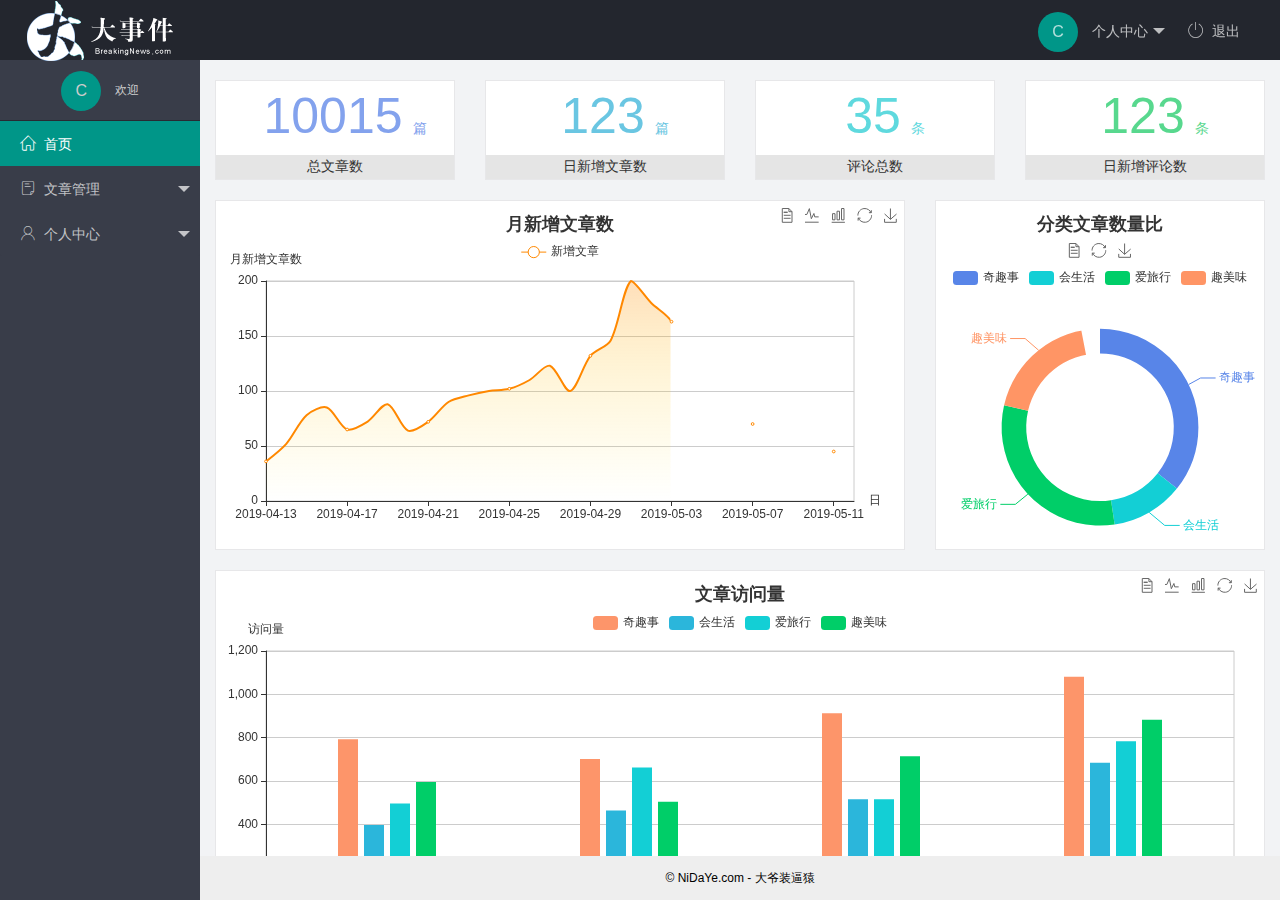
==== commit 5646e5ca: "user分支" ====
--- a/index.html
+++ b/index.html
@@ -27,9 +27,9 @@
                         个人中心
                     </a>
                     <dl class="layui-nav-child">
-                        <dd><a href="">基本资料</a></dd>
-                        <dd><a href="">更换头像</a></dd>
-                        <dd><a href="">重置密码</a></dd>
+                        <dd><a href="/user/user_info.html" target="fm">基本资料</a></dd>
+                        <dd><a href="/user/user_avatar.html" target="fm">更换头像</a></dd>
+                        <dd><a href="/user/user_pwd.html" target="fm">重置密码</a></dd>
                     </dl>
                 </li>
                 <li class="layui-nav-item"><a href="javascript:;" id="btnLogout"><span class="iconfont icon-tuichu"></span>退出</a></li>
@@ -59,9 +59,9 @@
                     <li class="layui-nav-item">
                         <a href="javascript:;"><span class="iconfont icon-user"></span>个人中心</a>
                         <dl class="layui-nav-child">
-                            <dd><a href="javascript:;"><i class="layui-icon layui-icon-app"></i></span>基本资料</a></dd>
-                            <dd><a href="javascript:;"><i class="layui-icon layui-icon-app"></i></span>更换头像</a></dd>
-                            <dd><a href="javascript:;"><i class="layui-icon layui-icon-app"></i></span>重置密码</a></dd>
+                            <dd><a href="/user/user_info.html" target="fm"><i class="layui-icon layui-icon-app"></i></span>基本资料</a></dd>
+                            <dd><a href="/user/user_avatar.html" target="fm"><i class="layui-icon layui-icon-app"></i></span>更换头像</a></dd>
+                            <dd><a href="/user/user_pwd.html" target="fm"><i class="layui-icon layui-icon-app"></i></span>重置密码</a></dd>
                         </dl>
                     </li>
                 </ul>
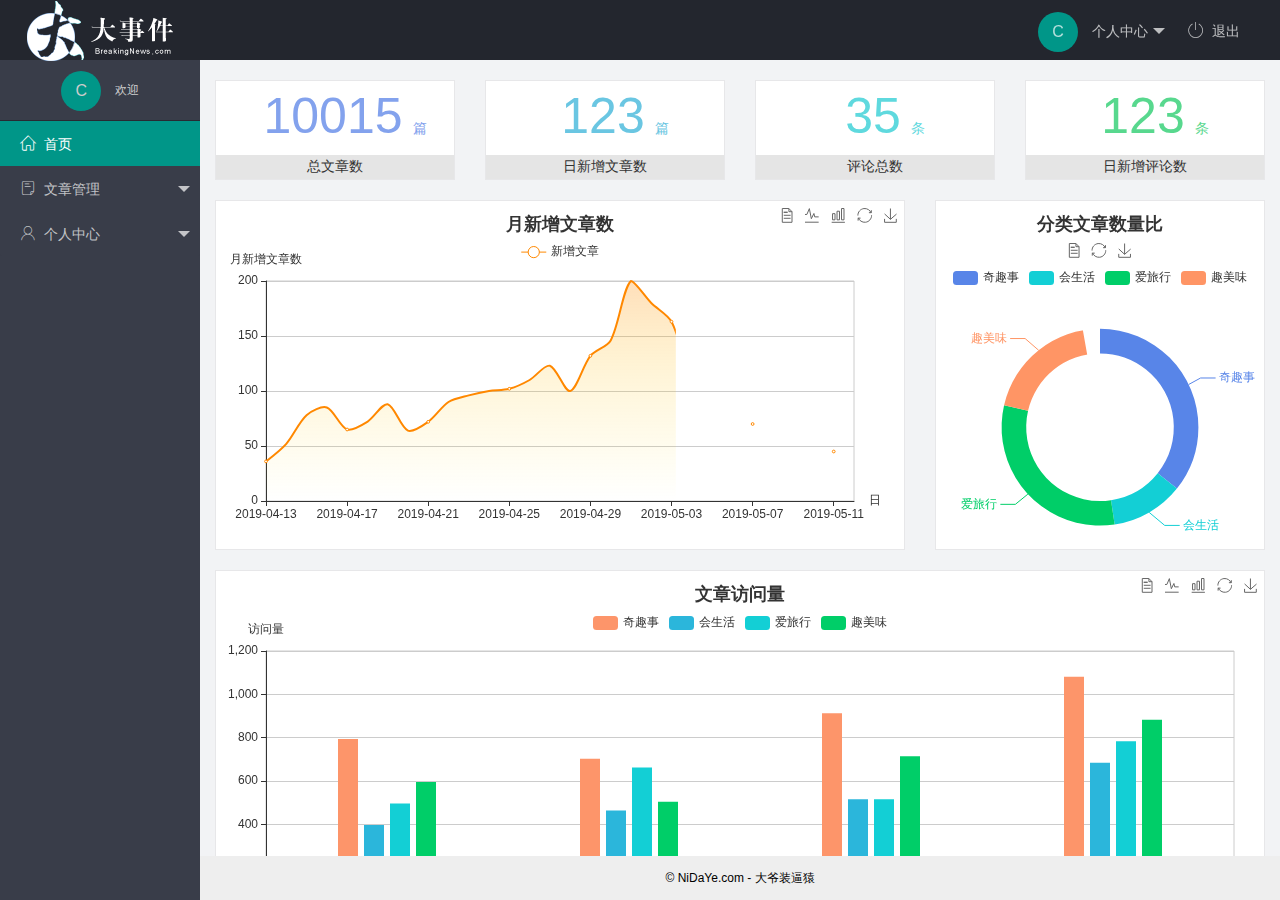
==== commit 7928a55d: "提交article" ====
--- a/index.html
+++ b/index.html
@@ -51,9 +51,9 @@
                     <li class="layui-nav-item">
                         <a class="" href="javascript:;"><span class="iconfont icon-16"></span>文章管理</a>
                         <dl class="layui-nav-child">
-                            <dd><a href="javascript:;"><i class="layui-icon layui-icon-app"></i></span>文章类别</a></dd>
-                            <dd><a href="javascript:;"><i class="layui-icon layui-icon-app"></i></span>文章列表</a></dd>
-                            <dd><a href="javascript:;"><i class="layui-icon layui-icon-app"></i></span>发布文章</a></dd>
+                            <dd><a href="/article/art_cate.html" target="fm"><i class="layui-icon layui-icon-app"></i></span>文章类别</a></dd>
+                            <dd><a id="a2" href="/article/art_list.html" target="fm"><i class="layui-icon layui-icon-app"></i></span>文章列表</a></dd>
+                            <dd><a href="/article/art_pub.html" target="fm"><i class="layui-icon layui-icon-app"></i></span>发布文章</a></dd>
                         </dl>
                     </li>
                     <li class="layui-nav-item">
